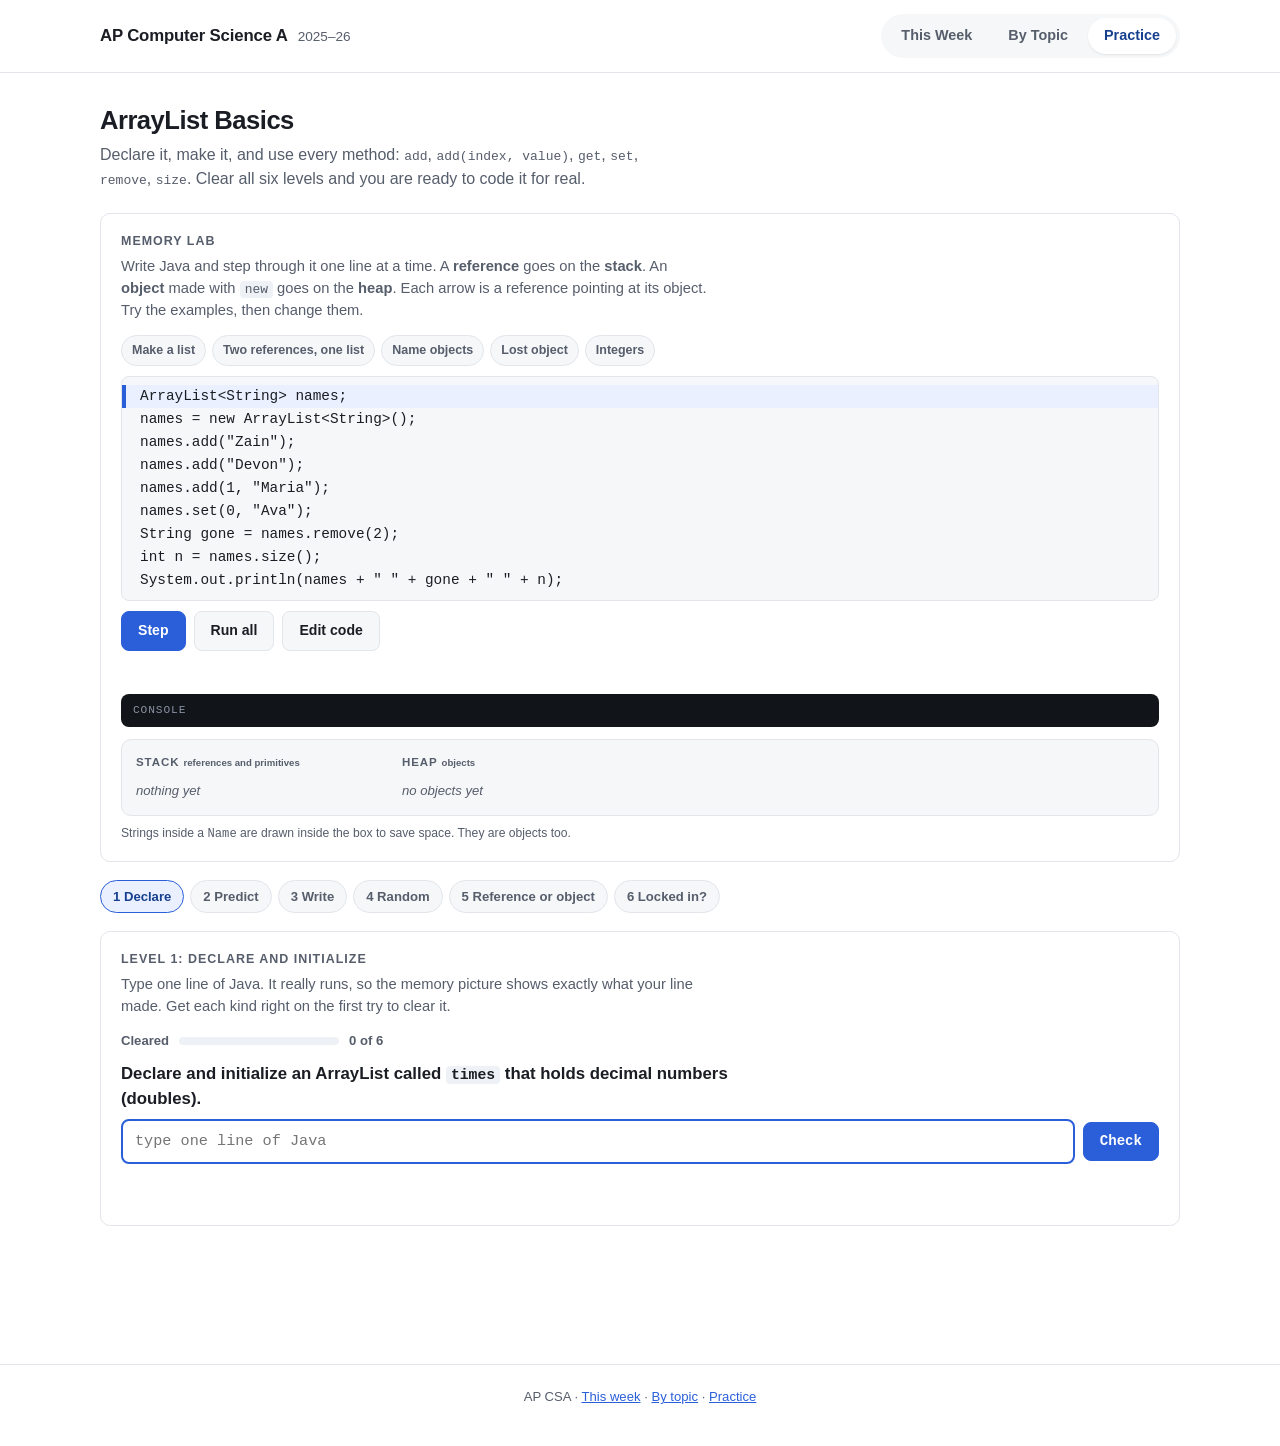
==== arraylist-basics.html @ c8d14f58 "Practice: ArrayList Basics" ====
<!doctype html>
<html lang="en">
<head>
  <meta charset="utf-8" />
  <meta name="viewport" content="width=device-width, initial-scale=1" />
  <title>AP CSA &middot; ArrayList Basics</title>
  <link rel="stylesheet" href="styles.css" />
<style>
.task-nav { display:flex; flex-wrap:wrap; gap:6px; margin:0 0 18px; }
.task-nav button { font:inherit; font-size:.82rem; font-weight:600; cursor:pointer;
  border:1px solid var(--line); background:var(--bg-subtle); color:var(--ink-soft); padding:6px 12px; border-radius:999px; }
.task-nav button[aria-current="true"] { background:var(--brand-bg); border-color:var(--brand); color:var(--brand-ink); }
.task-nav button.done::after { content:" \2713"; color:#2e8b4f; font-weight:800; }
.card { border:1px solid var(--line); border-radius:var(--radius); background:var(--bg); padding:18px 20px; margin-bottom:18px; }
.card h2 { font-size:.78rem; text-transform:uppercase; letter-spacing:.08em; color:var(--ink-soft); margin:0 0 4px; }
.card .sub { color:var(--ink-soft); font-size:.92rem; margin:0 0 14px; max-width:72ch; }
.mono, pre.code, .answer-row, textarea.code-in { font-family:ui-monospace,SFMono-Regular,Menlo,Consolas,monospace; }
pre.code { background:var(--bg-subtle); border:1px solid var(--line); border-radius:8px; padding:12px 14px;
  overflow-x:auto; margin:10px 0; font-size:.9rem; line-height:1.6; }
.prompt { font-size:1.05rem; font-weight:700; margin:4px 0 6px; max-width:72ch; }
.prompt code, .sub code, .expl code, .verdict code { background:var(--chip-bg); border-radius:4px; padding:1px 5px; font-size:.88em; }
.answer-row { display:flex; align-items:center; gap:8px; flex-wrap:wrap; font-size:.95rem; margin-top:8px; }
.answer-row label { font-family:inherit; font-size:.85rem; font-weight:700; color:var(--ink-soft); min-width:110px; }
.answer-row input, textarea.code-in { flex:1 1 300px; min-width:220px; font:inherit; padding:9px 12px;
  border:2px solid var(--line); border-radius:8px; background:var(--bg); color:var(--ink); }
.answer-row input:focus, textarea.code-in:focus { outline:none; border-color:var(--brand); }
.answer-row input:disabled { opacity:.45; }
textarea.code-in { width:100%; font-size:.9rem; line-height:1.6; resize:vertical; box-sizing:border-box; }
button.go, button.alt { font:inherit; font-size:.88rem; font-weight:700; cursor:pointer; padding:8px 16px; border-radius:8px; }
button.go { border:1px solid var(--brand); background:var(--brand); color:#fff; }
button.go:hover { background:var(--brand-ink); border-color:var(--brand-ink); }
button.alt { border:1px solid var(--line); background:var(--bg-subtle); color:var(--ink); }
button.alt:hover { border-color:var(--brand); }
button.alt[aria-pressed="true"] { background:#fdecea; border-color:#c0392b; color:#c0392b; }
.btns { display:flex; gap:8px; flex-wrap:wrap; margin-top:10px; align-items:center; }
.verdict { margin-top:12px; font-size:.95rem; min-height:1.4em; max-width:78ch; }
.verdict.nope { color:#c0392b; font-weight:700; }
.verdict.yes { color:#2e8b4f; font-weight:700; }
.caret { font-family:ui-monospace,SFMono-Regular,Menlo,Consolas,monospace; color:#c0392b; white-space:pre; font-size:.95rem; margin-top:2px; }
.expl { margin-top:8px; font-size:.92rem; max-width:78ch; color:var(--ink); }
.prog { display:flex; align-items:center; gap:10px; font-size:.82rem; color:var(--ink-soft); font-weight:700; margin-bottom:10px; }
.prog .bar { flex:0 0 160px; height:8px; background:var(--chip-bg); border-radius:999px; overflow:hidden; }
.prog .bar i { display:block; height:100%; background:#2e8b4f; border-radius:999px; transition:width .3s; }
.cleared { background:#e8f5ec; border:1px solid #2e8b4f; color:#1f6b3a; border-radius:8px; padding:10px 14px; font-weight:700; margin-top:12px; }
:root:not([data-theme="light"]) .cleared { }
@media (prefers-color-scheme: dark) { :root:not([data-theme="light"]) .cleared { background:#15301f; color:#8fd6a6; } :root:not([data-theme="light"]) button.alt[aria-pressed="true"] { background:#3a1714; } }
:root[data-theme="dark"] .cleared { background:#15301f; color:#8fd6a6; }
.opts { display:flex; flex-direction:column; gap:8px; margin-top:10px; max-width:640px; }
.opts button { text-align:left; font:inherit; font-size:.95rem; padding:10px 14px; border:2px solid var(--line); border-radius:8px; background:var(--bg); color:var(--ink); cursor:pointer; }
.opts button:hover:not(:disabled) { border-color:var(--brand); }
.opts button:disabled { cursor:default; }
.opts button.right { border-color:#2e8b4f; background:#e8f5ec; color:#1f6b3a; font-weight:700; }
.opts button.wrong { border-color:#c0392b; background:#fdecea; color:#c0392b; }
@media (prefers-color-scheme: dark) { :root:not([data-theme="light"]) .opts button.right { background:#15301f; color:#8fd6a6; } :root:not([data-theme="light"]) .opts button.wrong { background:#3a1714; color:#ff9b8f; } }
.opts code { font-size:.9em; }

/* ---------------------------------------------------------- list view */
.lv { display:inline-flex; gap:4px; align-items:flex-end; flex-wrap:wrap; margin:6px 0; }
.lv .cell { display:flex; flex-direction:column; align-items:center; }
.lv .cell b { min-width:44px; height:32px; padding:0 8px; display:flex; align-items:center; justify-content:center;
  border:1.5px solid var(--c8); border-radius:6px; background:var(--bg); font-family:ui-monospace,SFMono-Regular,Menlo,Consolas,monospace; font-size:.88rem; font-weight:600; }
.lv .cell.chg b { background:var(--now-bg); border-color:var(--now-line); }
.lv .cell i { font-style:normal; font-size:.7rem; color:var(--ink-soft); font-family:ui-monospace,SFMono-Regular,Menlo,Consolas,monospace; }
.lv .emp { font-size:.85rem; color:var(--ink-soft); font-style:italic; padding:6px 0; }
.lvrow { display:flex; align-items:center; gap:12px; flex-wrap:wrap; }
.lvrow .lab { font-size:.78rem; font-weight:800; text-transform:uppercase; letter-spacing:.06em; color:var(--ink-soft); min-width:56px; }

/* ---------------------------------------------------------- memory diagram */
.mem { position:relative; display:grid; grid-template-columns:minmax(150px, 230px) 1fr; gap:36px;
  padding:14px; border:1px solid var(--line); border-radius:var(--radius); background:var(--bg-subtle); margin-top:12px; }
@media (max-width:640px) { .mem { grid-template-columns:1fr; gap:26px; } }
.mem svg.arrows { position:absolute; left:0; top:0; pointer-events:none; overflow:visible; }
.mem .arr { fill:none; stroke:var(--brand); stroke-width:2; }
.mem .arr.draw { stroke-dasharray:1; stroke-dashoffset:1; animation:draw .7s ease forwards; }
.mem .ah { fill:var(--brand); }
@keyframes draw { to { stroke-dashoffset:0; } }
.mh { font-size:.72rem; text-transform:uppercase; letter-spacing:.08em; font-weight:800; color:var(--ink-soft); margin-bottom:10px; }
.mh small { text-transform:none; letter-spacing:0; font-weight:600; }
.mem .none { font-size:.82rem; color:var(--ink-soft); font-style:italic; }
.var { display:grid; grid-template-columns:1fr auto; align-items:center; gap:0 10px; background:var(--bg); border:1px solid var(--line);
  border-radius:8px; padding:6px 10px; margin-bottom:8px; font-family:ui-monospace,SFMono-Regular,Menlo,Consolas,monospace; }
.var .vt { grid-column:1 / -1; font-size:.7rem; color:var(--ink-soft); }
.var .vn { font-weight:700; font-size:.92rem; overflow-wrap:anywhere; }
.var .vv { min-width:36px; height:28px; padding:0 6px; border:1.5px solid var(--line); border-radius:6px; display:flex; align-items:center; justify-content:center; background:var(--bg-subtle); font-size:.85rem; }
.dot { width:11px; height:11px; border-radius:50%; background:var(--brand); display:inline-block; }
.nul { color:var(--ink-soft); font-style:italic; }
.nov { color:var(--ink-soft); }
.hrow { display:flex; flex-wrap:wrap; gap:18px; align-items:flex-start; }
.hrow.elems { margin-top:46px; }
.obj { background:var(--bg); border:1.5px solid var(--oc, var(--c2)); border-radius:8px; font-family:ui-monospace,SFMono-Regular,Menlo,Consolas,monospace; font-size:.82rem; min-width:64px; overflow:hidden; }
.obj .oh { font-size:.68rem; font-weight:800; padding:3px 8px; background:var(--oc, var(--c2)); color:#fff; display:flex; justify-content:space-between; gap:10px; }
.obj .ob { padding:6px 8px; }
.obj .fld { display:flex; gap:8px; justify-content:space-between; font-size:.78rem; }
.obj .fld span { color:var(--ink-soft); }
.obj.k-ArrayList { --oc:var(--c8); }
.obj.k-Name { --oc:var(--c2); }
.obj.k-String { --oc:var(--c5); }
.obj.k-Integer, .obj.k-Double { --oc:var(--c7); }
.obj.k-Random { --oc:var(--c9); }
.slots { display:flex; gap:4px; padding:6px 8px; flex-wrap:wrap; }
.slot { display:flex; flex-direction:column; align-items:center; }
.slot .sv { min-width:32px; height:28px; padding:0 5px; border:1.5px solid var(--line); border-radius:5px; display:flex; align-items:center; justify-content:center; background:var(--bg-subtle); }
.slot .ix { font-size:.66rem; color:var(--ink-soft); }
.slot.flash .sv { animation:flash 1.2s ease; }
@keyframes flash { 0%,40% { background:var(--now-bg); border-color:var(--now-line); } }
.obj .empty { padding:6px 8px; font-size:.75rem; color:var(--ink-soft); font-style:italic; }
.obj.gc { opacity:.45; border-style:dashed; }
.obj.gc .gcl { display:block; font-size:.64rem; padding:2px 8px 4px; color:var(--ink-soft); font-family:inherit; }
.fresh { animation:pop .45s ease; }
@keyframes pop { from { transform:scale(.6); opacity:0; } to { transform:none; opacity:1; } }
@media (prefers-reduced-motion: reduce) { .fresh, .slot.flash .sv, .mem .arr.draw { animation:none; stroke-dashoffset:0; } }
.legend { display:flex; gap:16px; flex-wrap:wrap; font-size:.76rem; color:var(--ink-soft); margin-top:8px; }

/* ---------------------------------------------------------- lab */
.presets { display:flex; gap:6px; flex-wrap:wrap; margin-bottom:10px; }
.presets button { font:inherit; font-size:.78rem; font-weight:600; cursor:pointer; border:1px solid var(--line); background:var(--bg-subtle); color:var(--ink-soft); padding:5px 10px; border-radius:999px; }
.presets button:hover { border-color:var(--brand); color:var(--brand-ink); }
.codeview { background:var(--bg-subtle); border:1px solid var(--line); border-radius:8px; padding:8px 0; font-family:ui-monospace,SFMono-Regular,Menlo,Consolas,monospace; font-size:.9rem; line-height:1.6; overflow-x:auto; }
.codeview div { padding:0 14px; white-space:pre; border-left:4px solid transparent; }
.codeview .ran { color:var(--ink-soft); }
.codeview .next { background:var(--brand-bg); border-left-color:var(--brand); }
.codeview .err { background:#fdecea; border-left-color:#c0392b; }
@media (prefers-color-scheme: dark) { :root:not([data-theme="light"]) .codeview .err { background:#3a1714; } }
.console { margin-top:10px; background:#111418; color:#e6e6e6; border-radius:8px; padding:8px 12px; font-family:ui-monospace,SFMono-Regular,Menlo,Consolas,monospace; font-size:.85rem; min-height:1.6em; white-space:pre-wrap; }
.console .lbl { color:#8a93a3; font-size:.7rem; text-transform:uppercase; letter-spacing:.08em; display:block; }

/* ---------------------------------------------------------- random bars */
.bars { display:flex; gap:10px; align-items:flex-end; height:130px; border-bottom:2px solid var(--line); padding:0 4px; margin-top:10px; }
.bars .b { flex:1 1 0; display:flex; flex-direction:column; justify-content:flex-end; align-items:center; height:100%; }
.bars .b i { display:block; width:100%; background:var(--brand); border-radius:3px 3px 0 0; }
.bars .b.zero i { background:transparent; border-top:2px dashed #c0392b; }
.bars .b.bad i { background:#d9534f; }
.bars .b span { font-size:.72rem; font-weight:700; margin-bottom:2px; }
.barlab { display:flex; gap:10px; padding:4px 4px 0; }
.barlab span { flex:1 1 0; text-align:center; font-size:.72rem; color:var(--ink-soft); font-family:ui-monospace,SFMono-Regular,Menlo,Consolas,monospace; overflow-wrap:anywhere; }
.round { margin-top:14px; }
.round h3 { font-size:.85rem; margin:0; }

table.trace { border-collapse:collapse; margin-top:10px; font-size:.85rem; font-family:ui-monospace,SFMono-Regular,Menlo,Consolas,monospace; }
table.trace th, table.trace td { border:1px solid var(--line); padding:4px 10px; text-align:left; vertical-align:top; }
table.trace th { background:var(--bg-subtle); font-family:-apple-system,BlinkMacSystemFont,"Segoe UI",Roboto,sans-serif; font-size:.75rem; text-transform:uppercase; letter-spacing:.05em; }
.final { border:2px solid #2e8b4f; }
.final h2 { color:#2e8b4f; }
#selftest { white-space:pre-wrap; font-family:ui-monospace,monospace; font-size:.8rem; }
</style>
</head>
<body>
<a class="skip-link" href="#main">Skip to content</a>
<header class="site-header">
  <div class="header-inner">
    <div class="brand">
      <span class="course-name">AP Computer Science A</span>
      <span class="course-sub">2025&ndash;26</span>
    </div>
    <nav class="main-nav" aria-label="Main">
      <a href="index.html">This Week</a>
      <a href="topics.html">By Topic</a>
      <a href="practice.html" aria-current="page">Practice</a>
    </nav>
  </div>
</header>

<main id="main">
  <h1 class="page-title">ArrayList Basics</h1>
  <p class="page-lede">Declare it, make it, and use every method: <code>add</code>, <code>add(index, value)</code>, <code>get</code>, <code>set</code>, <code>remove</code>, <code>size</code>. Clear all six levels and you are ready to code it for real.</p>

  <section class="card" id="lab">
    <h2>Memory Lab</h2>
    <p class="sub">Write Java and step through it one line at a time. A <b>reference</b> goes on the <b>stack</b>. An <b>object</b> made with <code>new</code> goes on the <b>heap</b>. Each arrow is a reference pointing at its object. Try the examples, then change them.</p>
    <div class="presets" id="presets"></div>
    <textarea class="code-in" id="labCode" rows="9" spellcheck="false" autocomplete="off" aria-label="Java code"></textarea>
    <div class="codeview" id="labView" hidden></div>
    <div class="btns">
      <button class="go" id="labStep">Step</button>
      <button class="alt" id="labAll">Run all</button>
      <button class="alt" id="labReset">Edit code</button>
    </div>
    <div class="verdict" id="labMsg"></div>
    <div class="console" id="labOut"><span class="lbl">Console</span></div>
    <div id="labMem"></div>
    <div class="legend"><span>Strings inside a <code>Name</code> are drawn inside the box to save space. They are objects too.</span></div>
  </section>

  <nav class="task-nav" id="levelNav" aria-label="Levels"></nav>
  <div id="levels"></div>

  <section class="card final" id="finalCard" hidden>
    <h2>Locked in</h2>
    <p class="prompt">All six levels cleared. You know how to make an ArrayList, use every method, pick a random item, and tell a reference from an object.</p>
    <p class="sub">Now open <b>s1-w15</b> and we will write <code>Friends</code> together.</p>
  </section>

  <section class="card" id="selftestCard" hidden><h2>Self test</h2><div id="selftest"></div></section>
</main>

<footer class="site-footer">
  AP CSA &middot; <a href="index.html">This week</a> &middot; <a href="topics.html">By topic</a> &middot; <a href="practice.html">Practice</a>
</footer>

<script>
"use strict";
/* =====================================================================
   helpers
   ===================================================================== */
const $ = (id) => document.getElementById(id);
const esc = (s) => String(s).replace(/[&<>"]/g, (c) => ({ "&": "&amp;", "<": "&lt;", ">": "&gt;", '"': "&quot;" }[c]));
const pick = (a) => a[Math.floor(Math.random() * a.length)];
const randInt = (lo, hi) => lo + Math.floor(Math.random() * (hi - lo + 1));
function shuffle(a) { a = a.slice(); for (let i = a.length - 1; i > 0; i--) { const j = Math.floor(Math.random() * (i + 1)); [a[i], a[j]] = [a[j], a[i]]; } return a; }
function sample(pool, n) { return shuffle(pool).slice(0, n); }
const q = (s) => '"' + s + '"';

/* =====================================================================
   A small Java interpreter: enough for ArrayList, Name, Random, String
   ===================================================================== */
class JErr extends Error { constructor(kind, msg, col) { super(msg); this.kind = kind; this.col = col; } }
const syn = (m, c) => new JErr("syntax", m, c);
const cerr = (m, c) => new JErr("compile", m, c);
const rerr = (m, c) => new JErr("runtime", m, c);

function tokenize(src) {
  const toks = []; let i = 0;
  while (i < src.length) {
    const c = src[i];
    if (/\s/.test(c)) { i++; continue; }
    if (c === "/" && src[i + 1] === "/") { while (i < src.length && src[i] !== "\n") i++; continue; }
    if (/[A-Za-z_$]/.test(c)) { let j = i; while (j < src.length && /[A-Za-z0-9_$]/.test(src[j])) j++; toks.push({ t: "id", v: src.slice(i, j), c: i }); i = j; continue; }
    if (/[0-9]/.test(c)) { let j = i; while (j < src.length && /[0-9.]/.test(src[j])) j++; toks.push({ t: "num", v: src.slice(i, j), c: i }); i = j; continue; }
    if (c === '"') {
      let j = i + 1; while (j < src.length && src[j] !== '"' && src[j] !== "\n") j++;
      if (src[j] !== '"') throw syn("this String is missing its closing quote", i);
      toks.push({ t: "str", v: src.slice(i + 1, j), c: i }); i = j + 1; continue;
    }
    if (c === "'") throw syn("Strings use double quotes \" \", not single quotes", i);
    if ("<>(){}[].,;=+-*/%!".includes(c)) { toks.push({ t: "op", v: c, c: i }); i++; continue; }
    throw syn("unexpected character " + c, i);
  }
  toks.push({ t: "eof", v: "", c: src.replace(/\s+$/, "").length });
  return toks;
}

const CLASSES = new Set(["ArrayList", "Name", "Random", "String", "Integer", "Double", "Object"]);
const PRIM = new Set(["int", "double", "boolean", "char"]);
const KNOWN = new Set(["int", "double", "boolean", "char", "String", "Integer", "Double", "Boolean", "Name", "Random", "ArrayList", "Object"]);
const CASEFIX = { string: "String", arraylist: "ArrayList", name: "Name", random: "Random", integer: "Integer", double: "Double", object: "Object" };
const WRAP = { int: "Integer", double: "Double", boolean: "Boolean", char: "Character" };

class Parser {
  constructor(src) { this.src = src; this.toks = tokenize(src); this.p = 0; }
  peek(k = 0) { return this.toks[Math.min(this.p + k, this.toks.length - 1)]; }
  next() { return this.toks[this.p++]; }
  is(v) { const t = this.peek(); return t.t !== "str" && t.v === v; }
  program() { const out = []; while (this.peek().t !== "eof") out.push(this.statement()); return out; }
  semi() {
    if (!this.is(";")) throw syn("missing ; at the end of the line", this.peek().t === "eof" ? this.peek().c : this.peek().c);
    this.next();
  }
  type() {
    const t = this.peek(); if (t.t !== "id") throw syn("expected a type", t.c); this.next();
    const ty = { name: t.v, c: t.c };
    if (this.is("<")) {
      this.next();
      if (this.is(">")) { this.next(); ty.diamond = true; }
      else { ty.arg = this.type(); if (!this.is(">")) throw syn("missing > to close the < >", this.peek().c); this.next(); }
    }
    if (this.is("[")) { this.next(); if (!this.is("]")) throw syn("expected ]", this.peek().c); this.next(); ty.array = true; }
    return ty;
  }
  statement() {
    const start = this.peek();
    if (start.t === "id" && !["new", "null", "true", "false"].includes(start.v)) {
      const save = this.p; let ty = null;
      try { ty = this.type(); } catch (e) { ty = null; }
      if (ty && this.peek().t === "id") {
        const nameTok = this.next();
        if (this.is("=") || this.is(";")) {
          let init = null;
          if (this.is("=")) { this.next(); init = this.expr(); }
          this.semi();
          return { k: "decl", ty, name: nameTok.v, init, c: start.c, nc: nameTok.c };
        }
        throw syn("expected = or ; after the variable name " + nameTok.v, this.peek().c);
      }
      this.p = save;
    }
    const e = this.expr();
    if (this.is("=")) {
      this.next();
      if (e.k !== "var") {
        if (e.k === "call" && e.name === "get") throw cerr("you cannot assign to get(...). To change a slot use set(index, value)", e.c);
        throw cerr("the left side of = has to be a variable", e.c);
      }
      const rhs = this.expr(); this.semi();
      return { k: "assign", name: e.name, rhs, c: start.c, nc: e.c };
    }
    this.semi();
    return { k: "expr", e, c: start.c };
  }
  expr() { return this.add(); }
  add() { let l = this.mul(); while (this.is("+") || this.is("-")) { const o = this.next(); l = { k: "bin", op: o.v, l, r: this.mul(), c: o.c }; } return l; }
  mul() { let l = this.unary(); while (this.is("*") || this.is("/") || this.is("%")) { const o = this.next(); l = { k: "bin", op: o.v, l, r: this.unary(), c: o.c }; } return l; }
  unary() {
    if (this.is("-")) { const t = this.next(); return { k: "neg", e: this.unary(), c: t.c }; }
    if (this.is("(") && this.peek(1).t === "id" && (this.peek(1).v === "int" || this.peek(1).v === "double") && this.peek(2).v === ")") {
      const t = this.next(); const ty = this.next().v; this.next();
      return { k: "cast", ty, e: this.unary(), c: t.c };
    }
    return this.postfix();
  }
  args() {
    this.next(); const a = [];
    if (!this.is(")")) { for (;;) { a.push(this.expr()); if (this.is(",")) { this.next(); continue; } break; } }
    if (!this.is(")")) throw syn("missing ) to close the call", this.peek().c);
    this.next(); return a;
  }
  postfix() {
    let e = this.primary();
    for (;;) {
      if (this.is(".")) {
        this.next(); const id = this.peek();
        if (id.t !== "id") throw syn("expected a method name after the dot", id.c);
        this.next();
        if (this.is("(")) e = { k: "call", recv: e, name: id.v, args: this.args(), c: id.c };
        else e = { k: "field", recv: e, name: id.v, c: id.c };
      } else if (this.is("[")) {
        throw cerr("ArrayLists do not use [ ]. Use get(index) to read a slot and set(index, value) to change one", this.peek().c);
      } else break;
    }
    return e;
  }
  primary() {
    const t = this.peek();
    if (t.t === "num") { this.next(); return t.v.includes(".") ? { k: "dbl", v: parseFloat(t.v), c: t.c } : { k: "int", v: parseInt(t.v, 10), c: t.c }; }
    if (t.t === "str") { this.next(); return { k: "str", v: t.v, c: t.c }; }
    if (t.t === "id") {
      if (t.v === "null") { this.next(); return { k: "null", c: t.c }; }
      if (t.v === "true" || t.v === "false") { this.next(); return { k: "bool", v: t.v === "true", c: t.c }; }
      if (t.v === "new") {
        this.next(); const ty = this.type();
        if (ty.array) throw cerr("new " + ty.name + "[ ] makes an array, not an ArrayList", ty.c);
        if (!this.is("(")) throw syn("after new " + typeStr(ty) + " you need ( )", this.peek().c);
        return { k: "new", ty, args: this.args(), c: t.c };
      }
      if (CLASSES.has(t.v) && (this.peek(1).v === "<" || this.peek(1).v === "(") && this.peek(1).t === "op")
        throw cerr("missing new. To make an object write new " + t.v + (this.peek(1).v === "<" ? "<...>" : "") + "( )", t.c);
      this.next(); return { k: "var", name: t.v, c: t.c };
    }
    if (t.v === "(") { this.next(); const e = this.expr(); if (!this.is(")")) throw syn("missing )", this.peek().c); this.next(); return e; }
    if (t.t === "eof") throw syn("the line ends too early", t.c);
    throw syn("unexpected " + t.v, t.c);
  }
}
function typeStr(ty) { return ty.name + (ty.arg ? "<" + typeStr(ty.arg) + ">" : ty.diamond ? "<>" : "") + (ty.array ? "[]" : ""); }
const elemOf = (t) => { const m = /^ArrayList<(.+)>$/.exec(t); return m ? m[1] : "Object"; };
const isList = (t) => /^ArrayList/.test(t);
function hashHex() { return (0x10000000 + Math.floor(Math.random() * 0x6fffffff)).toString(16); }
function caseFixed(s, col) {
  const t = s.toLowerCase().trim();
  if (t.length === 0) throw rerr("java.lang.StringIndexOutOfBoundsException: a Name part cannot be empty", col);
  return t.slice(0, 1).toUpperCase() + t.slice(1);
}
function javaDouble(v) { if (Number.isInteger(v)) return v.toFixed(1); return String(v); }

class Machine {
  constructor() { this.vars = new Map(); this.order = []; this.heap = new Map(); this.nid = 1; this.out = []; this.step = 0; this.notes = []; }
  alloc(o) { o.id = this.nid++; o.born = this.step; o.hash = hashHex(); this.heap.set(o.id, o); return { k: "ref", id: o.id }; }
  obj(v) { return this.heap.get(v.id); }
  str(s, intern = true) {
    if (intern) for (const o of this.heap.values()) if (o.cls === "String" && o.interned && o.s === s && !o.gcAt) return { k: "ref", id: o.id };
    return this.alloc({ cls: "String", s, interned: intern });
  }
  box(prim, v) {
    if (prim === "int") {
      if (v.v >= -128 && v.v <= 127) for (const o of this.heap.values()) if (o.cls === "Integer" && o.n === v.v && !o.gcAt) return { k: "ref", id: o.id };
      return this.alloc({ cls: "Integer", n: v.v });
    }
    if (prim === "double") return this.alloc({ cls: "Double", n: v.v });
    return v;
  }
  unbox(v, c, to) {
    if (v.k === "null") throw rerr("java.lang.NullPointerException: cannot unbox null", c);
    const o = this.obj(v);
    if (to === "double") return { k: "double", v: o.n };
    return { k: o.cls === "Double" ? "double" : "int", v: o.n };
  }
  toStr(v) {
    if (v == null) return "null";
    if (v.k === "null") return "null";
    if (v.k === "int") return String(v.v);
    if (v.k === "double") return javaDouble(v.v);
    if (v.k === "bool") return String(v.v);
    const o = this.obj(v);
    switch (o.cls) {
      case "String": return o.s;
      case "Integer": return String(o.n);
      case "Double": return javaDouble(o.n);
      case "Name": return "Name@" + o.hash;
      case "Random": return "java.util.Random@" + o.hash;
      case "ArrayList": return "[" + o.items.map((x) => this.toStr(x)).join(", ") + "]";
    }
    return "Object@" + o.hash;
  }
  canon(ty, allowDiamond) {
    if (ty.array) throw cerr(typeStr(ty) + " is an array. An ArrayList is declared like ArrayList<String> names", ty.c);
    const n = ty.name;
    if (!KNOWN.has(n)) {
      const low = n.toLowerCase();
      if (CASEFIX[low]) throw cerr("cannot find symbol: class " + n + ". Java is case sensitive. Did you mean " + CASEFIX[low] + "?", ty.c);
      if (low === "list") throw cerr("for this practice declare it as an ArrayList, like ArrayList<String> names", ty.c);
      throw cerr("cannot find symbol: class " + n, ty.c);
    }
    if (n === "ArrayList") {
      if (ty.diamond) { if (allowDiamond) return "ArrayList<>"; throw cerr("the < > on the left side needs a type in it, like ArrayList<String>", ty.c); }
      if (!ty.arg) return "ArrayList";
      const a = ty.arg;
      if (PRIM.has(a.name)) throw cerr("unexpected type. An ArrayList can only hold objects, not " + a.name + ". Use " + WRAP[a.name] + " instead", a.c);
      return "ArrayList<" + this.canon(a, false) + ">";
    }
    if (ty.arg || ty.diamond) throw cerr(n + " does not take < >", ty.c);
    return n;
  }
  coerce(target, r, c) {
    const s = r.type;
    if (s === "void") throw cerr("that method does not give back a value, so there is nothing to store", c);
    if (target === s) return r.val;
    if (s === "null") { if (PRIM.has(target)) throw cerr("incompatible types: null cannot be converted to " + target, c); return r.val; }
    if (isList(target) && isList(s)) {
      if (s === "ArrayList<>") { this.obj(r.val).elem = elemOf(target); return r.val; }
      if (s === "ArrayList" || target === "ArrayList") {
        if (s === "ArrayList" && target !== "ArrayList") { const o = this.obj(r.val); if (o && !o.elem) o.elem = elemOf(target); this.notes.push("raw"); }
        return r.val;
      }
    }
    if (target === "Object" && !PRIM.has(s)) return r.val;
    if ((target === "Integer" || target === "Object") && s === "int") return this.box("int", r.val);
    if ((target === "Double" || target === "Object") && s === "double") return this.box("double", r.val);
    if (target === "int" && s === "Integer") return this.unbox(r.val, c);
    if (target === "double" && s === "int") return { k: "double", v: r.val.v };
    if (target === "double" && (s === "Double" || s === "Integer")) return this.unbox(r.val, c, "double");
    if (target === "int" && s === "double") throw cerr("incompatible types: possible lossy conversion from double to int", c);
    throw cerr("incompatible types: " + s + " cannot be converted to " + target, c);
  }
  lookup(name, c) {
    const v = this.vars.get(name);
    if (!v) {
      if (CLASSES.has(name) || name === "Math" || name === "System") throw cerr(name + " is a class name, not a variable", c);
      throw cerr("cannot find symbol: variable " + name, c);
    }
    if (!v.init) throw cerr("variable " + name + " might not have been initialized. It is only a reference with no object yet", c);
    return v;
  }
  numeric(r, c) {
    if (r.type === "int" || r.type === "double") return r.val;
    if (r.type === "Integer" || r.type === "Double") return this.unbox(r.val, c);
    throw cerr("bad operand type " + r.type + " for a math operator", c);
  }
  eval(e) {
    switch (e.k) {
      case "int": return { type: "int", val: { k: "int", v: e.v } };
      case "dbl": return { type: "double", val: { k: "double", v: e.v } };
      case "bool": return { type: "boolean", val: { k: "bool", v: e.v } };
      case "str": return { type: "String", val: this.str(e.v) };
      case "null": return { type: "null", val: { k: "null" } };
      case "var": { const v = this.lookup(e.name, e.c); return { type: v.type, val: v.val }; }
      case "neg": { const r = this.numeric(this.eval(e.e), e.c); return { type: r.k === "int" ? "int" : "double", val: { k: r.k, v: -r.v } }; }
      case "cast": {
        const r = this.numeric(this.eval(e.e), e.c);
        if (e.ty === "int") return { type: "int", val: { k: "int", v: Math.trunc(r.v) } };
        return { type: "double", val: { k: "double", v: r.v } };
      }
      case "bin": {
        const L = this.eval(e.l), R = this.eval(e.r);
        if (e.op === "+" && (L.type === "String" || R.type === "String")) return { type: "String", val: this.str(this.toStr(L.val) + this.toStr(R.val), false) };
        const a = this.numeric(L, e.c), b = this.numeric(R, e.c);
        const dbl = a.k === "double" || b.k === "double";
        let v;
        switch (e.op) {
          case "+": v = a.v + b.v; break;
          case "-": v = a.v - b.v; break;
          case "*": v = a.v * b.v; break;
          case "/": if (!dbl && b.v === 0) throw rerr("java.lang.ArithmeticException: / by zero", e.c); v = dbl ? a.v / b.v : Math.trunc(a.v / b.v); break;
          case "%": if (!dbl && b.v === 0) throw rerr("java.lang.ArithmeticException: / by zero", e.c); v = a.v % b.v; break;
        }
        if (!dbl) v = v | 0;
        return { type: dbl ? "double" : "int", val: { k: dbl ? "double" : "int", v } };
      }
      case "new": return this.construct(e);
      case "field": {
        if (e.recv.k === "var" && e.recv.name === "System" && e.name === "out") return { type: "PrintStream", val: null };
        const r = this.eval(e.recv);
        if (isList(r.type)) {
          if (e.name === "length") throw cerr("ArrayLists do not have length. Use size()", e.c);
          if (e.name === "size") throw cerr("size is a method. It needs ( ): size()", e.c);
        }
        if (r.type === "Name" && /^my/.test(e.name)) throw cerr(e.name + " has private access in Name", e.c);
        throw cerr("cannot find symbol: " + e.name, e.c);
      }
      case "call": return this.call(e);
    }
    throw cerr("I do not know how to run that", e.c);
  }
  construct(e) {
    const t = this.canon(e.ty, true);
    const args = e.args.map((a) => this.eval(a));
    if (isList(t)) {
      if (args.length > 1 || (args.length === 1 && args[0].type !== "int")) throw cerr("no ArrayList constructor takes those arguments", e.c);
      if (args.length === 1) this.notes.push("capacity");
      const ref = this.alloc({ cls: "ArrayList", elem: t === "ArrayList<>" || t === "ArrayList" ? null : elemOf(t), items: [] });
      return { type: t, val: ref };
    }
    if (t === "Name") {
      if (args.length !== 2 && args.length !== 3) throw cerr("constructor Name cannot be applied to " + args.length + " argument" + (args.length === 1 ? "" : "s") + ". Name needs (first, last) or (first, middle, last)", e.c);
      const parts = args.map((a, i) => { const v = this.coerce("String", a, e.args[i].c); if (v.k === "null") throw rerr("java.lang.NullPointerException", e.c); return this.obj(v).s; });
      const o = args.length === 2
        ? { cls: "Name", first: caseFixed(parts[0], e.c), middle: null, last: caseFixed(parts[1], e.c) }
        : { cls: "Name", first: caseFixed(parts[0], e.c), middle: caseFixed(parts[1], e.c), last: caseFixed(parts[2], e.c) };
      return { type: "Name", val: this.alloc(o) };
    }
    if (t === "Random") {
      if (args.length > 1) throw cerr("no Random constructor takes those arguments", e.c);
      return { type: "Random", val: this.alloc({ cls: "Random" }) };
    }
    if (t === "String") {
      if (args.length === 0) return { type: "String", val: this.str("", false) };
      const v = this.coerce("String", args[0], e.c); return { type: "String", val: this.str(this.obj(v).s, false) };
    }
    if (t === "Integer" && args.length === 1) { const v = this.coerce("int", args[0], e.c); return { type: "Integer", val: this.alloc({ cls: "Integer", n: v.v }) }; }
    if (t === "Double" && args.length === 1) { const v = this.coerce("double", args[0], e.c); return { type: "Double", val: this.alloc({ cls: "Double", n: v.v }) }; }
    if (PRIM.has(t)) throw cerr(t + " is a primitive. You do not use new with it", e.c);
    throw cerr("cannot make a new " + t + " here", e.c);
  }
  checkIndex(o, i, c, forAdd) {
    const n = o.items.length;
    if (forAdd ? (i < 0 || i > n) : (i < 0 || i >= n))
      throw rerr(forAdd ? "java.lang.IndexOutOfBoundsException: Index: " + i + ", Size: " + n
                        : "java.lang.IndexOutOfBoundsException: Index " + i + " out of bounds for length " + n, c);
  }
  call(e) {
    const name = e.name, c = e.c;
    if (e.recv.k === "var" && e.recv.name === "Math" && !this.vars.has("Math")) {
      if (name === "random" && e.args.length === 0) return { type: "double", val: { k: "double", v: this.rng ? this.rng() : Math.random() } };
      throw cerr("cannot find symbol: method Math." + name, c);
    }
    const r = this.eval(e.recv);
    if (r.type === "PrintStream") {
      if (name !== "println" && name !== "print") throw cerr("cannot find symbol: method " + name, c);
      if (e.args.length > 1) throw cerr(name + " takes one thing to print. Use + to join things", c);
      const s = e.args.length ? this.toStr(this.coercePrint(this.eval(e.args[0]), e.args[0].c)) : "";
      if (name === "println") this.out.push(s); else { if (this.out.length && this.out.partial) this.out[this.out.length - 1] += s; else this.out.push(s); }
      this.out.partial = name === "print";
      return { type: "void", val: null };
    }
    if (r.val && r.val.k === "null") {
      const who = e.recv.k === "var" ? e.recv.name : "the value";
      throw rerr('java.lang.NullPointerException: Cannot invoke "' + r.type.replace(/<.*>/, "") + "." + name + '()" because "' + who + '" is null', c);
    }
    const A = e.args.map((a) => this.eval(a));
    const want = (n) => { if (A.length !== n) throw cerr("method " + name + " needs " + n + " argument" + (n === 1 ? "" : "s") + ", you gave " + A.length, c); };
    const asInt = (i) => { const a = A[i]; if (a.type === "int") return a.val.v; if (a.type === "Integer") return this.unbox(a.val, c).v; throw cerr("incompatible types: " + a.type + " cannot be converted to int. The index has to be a number", e.args[i].c); };

    if (isList(r.type)) {
      const o = this.obj(r.val); const T = r.type === "ArrayList" ? "Object" : elemOf(r.type);
      switch (name) {
        case "add":
          if (A.length === 1) { const v = this.coerce(T, A[0], e.args[0].c); o.items.push(v); o.touched = [o.items.length - 1]; return { type: "boolean", val: { k: "bool", v: true } }; }
          if (A.length === 2) {
            if (A[0].type !== "int" && A[0].type !== "Integer") throw cerr("add(index, value): the index comes first, then the value", e.args[0].c);
            const i = asInt(0); const v = this.coerce(T, A[1], e.args[1].c);
            this.checkIndex(o, i, c, true); o.items.splice(i, 0, v); o.touched = [i]; return { type: "void", val: null };
          }
          throw cerr("add takes add(value) or add(index, value)", c);
        case "get": want(1); { const i = asInt(0); this.checkIndex(o, i, c); return { type: T, val: o.items[i] }; }
        case "set": want(2); {
          if (A[0].type !== "int" && A[0].type !== "Integer") throw cerr("set(index, value): the index comes first, then the value", e.args[0].c);
          const i = asInt(0); const v = this.coerce(T, A[1], e.args[1].c);
          this.checkIndex(o, i, c); const old = o.items[i]; o.items[i] = v; o.touched = [i]; return { type: T, val: old };
        }
        case "remove": want(1); {
          if (A[0].type === "int") { const i = A[0].val.v; this.checkIndex(o, i, c); const old = o.items.splice(i, 1)[0]; o.touched = []; return { type: T, val: old }; }
          const target = A[0];
          const idx = o.items.findIndex((x) => this.equalsVal(x, target.val));
          this.notes.push("removeObject");
          if (idx >= 0) o.items.splice(idx, 1);
          o.touched = [];
          return { type: "boolean", val: { k: "bool", v: idx >= 0 } };
        }
        case "size": want(0); return { type: "int", val: { k: "int", v: o.items.length } };
        case "isEmpty": want(0); return { type: "boolean", val: { k: "bool", v: o.items.length === 0 } };
        case "clear": want(0); o.items = []; return { type: "void", val: null };
        case "contains": want(1); return { type: "boolean", val: { k: "bool", v: o.items.some((x) => this.equalsVal(x, A[0].val)) } };
        case "indexOf": want(1); return { type: "int", val: { k: "int", v: o.items.findIndex((x) => this.equalsVal(x, A[0].val)) } };
        case "length": throw cerr("ArrayLists do not have length(). Use size()", c);
        case "insert": throw cerr("there is no insert method. Use add(index, value)", c);
        case "append": case "push": throw cerr("there is no " + name + " method. Use add(value)", c);
        case "put": case "replace": throw cerr("there is no " + name + " method. Use set(index, value)", c);
        case "delete": case "pop": throw cerr("there is no " + name + " method. Use remove(index)", c);
        case "toString": want(0); return { type: "String", val: this.str(this.toStr(r.val), false) };
      }
      throw cerr("cannot find symbol: method " + name + " in ArrayList", c);
    }
    if (r.type === "Name") {
      const o = this.obj(r.val);
      if (name === "fullName") { want(0); return { type: "String", val: this.str(o.first + " " + o.middle + " " + o.last, false) }; }
      if (name === "lastFirst") { want(0); return { type: "String", val: this.str(o.last + ", " + o.first + " " + o.middle, false) }; }
      if (name === "toString") { want(0); return { type: "String", val: this.str("Name@" + o.hash, false) }; }
      if (name === "caseFixed") throw cerr("caseFixed(String) has private access in Name", c);
      throw cerr("cannot find symbol: method " + name + " in Name. Name has fullName() and lastFirst()", c);
    }
    if (r.type === "Random") {
      if (name === "nextInt") {
        if (A.length === 0) return { type: "int", val: { k: "int", v: Math.floor(Math.random() * 4294967296) - 2147483648 } };
        want(1); const n = asInt(0);
        if (n <= 0) throw rerr("java.lang.IllegalArgumentException: bound must be positive", c);
        const x = this.rng ? this.rng() : Math.random();
        return { type: "int", val: { k: "int", v: Math.floor(x * n) } };
      }
      if (name === "nextDouble") { want(0); return { type: "double", val: { k: "double", v: Math.random() } }; }
      throw cerr("cannot find symbol: method " + name + " in Random", c);
    }
    if (r.type === "String") {
      const s = this.obj(r.val).s;
      if (name === "length") { want(0); return { type: "int", val: { k: "int", v: s.length } }; }
      if (name === "toUpperCase") { want(0); return { type: "String", val: this.str(s.toUpperCase(), false) }; }
      if (name === "toLowerCase") { want(0); return { type: "String", val: this.str(s.toLowerCase(), false) }; }
      if (name === "equals") { want(1); return { type: "boolean", val: { k: "bool", v: A[0].type === "String" && A[0].val.k === "ref" && this.obj(A[0].val).s === s } }; }
      if (name === "substring") {
        const a = asInt(0), b = A.length > 1 ? asInt(1) : s.length;
        if (a < 0 || b > s.length || a > b) throw rerr("java.lang.StringIndexOutOfBoundsException: begin " + a + ", end " + b + ", length " + s.length, c);
        return { type: "String", val: this.str(s.slice(a, b), false) };
      }
      throw cerr("cannot find symbol: method " + name + " in String", c);
    }
    if (r.type === "Integer" || r.type === "Double") {
      if (name === "intValue") return { type: "int", val: this.unbox(r.val, c) };
      if (name === "toString") return { type: "String", val: this.str(this.toStr(r.val), false) };
    }
    if (PRIM.has(r.type)) throw cerr(r.type + " is a primitive. It has no methods", c);
    throw cerr("cannot find symbol: method " + name, c);
  }
  coercePrint(r, c) { if (r.type === "void") throw cerr("'void' type not allowed here. That method does not give back anything to print", c); return r.val; }
  equalsVal(a, b) {
    if (a.k === "null" || b.k === "null") return a.k === b.k;
    if (a.k !== "ref" || b.k !== "ref") return false;
    const x = this.obj(a), y = this.obj(b);
    if (x.cls === "String" && y.cls === "String") return x.s === y.s;
    if ((x.cls === "Integer" || x.cls === "Double") && x.cls === y.cls) return x.n === y.n;
    return a.id === b.id;
  }
  exec(s) {
    this.step++;
    for (const o of this.heap.values()) if (o.cls === "ArrayList") o.touched = null;
    if (s.k === "decl") {
      if (this.vars.has(s.name)) throw cerr("variable " + s.name + " is already defined. To point it at something new, leave off the type: " + s.name + " = ...", s.nc);
      const t = this.canon(s.ty, false);
      let val = null, init = false;
      if (s.init) { const r = this.eval(s.init); val = this.coerce(t, r, s.init.c); init = true; }
      this.vars.set(s.name, { type: t, val, init, born: this.step });
      this.order.push(s.name);
    } else if (s.k === "assign") {
      const v = this.vars.get(s.name);
      if (!v) throw cerr("cannot find symbol: variable " + s.name + ". Declare it first, with its type in front", s.nc);
      const r = this.eval(s.rhs);
      v.val = this.coerce(v.type, r, s.rhs.c); v.init = true; v.changed = this.step;
    } else {
      if (s.e.k !== "call" && s.e.k !== "new") throw cerr("not a statement. That line computes something but does nothing with it", s.c);
      this.eval(s.e);
    }
    this.gc();
  }
  gc() {
    const seen = new Set();
    const mark = (v) => {
      if (!v || v.k !== "ref" || seen.has(v.id)) return;
      seen.add(v.id); const o = this.heap.get(v.id);
      if (o && o.cls === "ArrayList") o.items.forEach(mark);
    };
    for (const v of this.vars.values()) if (v.init) mark(v.val);
    for (const o of [...this.heap.values()]) {
      if (seen.has(o.id)) { o.gcAt = 0; continue; }
      if (o.cls === "String" || o.cls === "Integer" || o.cls === "Double") { this.heap.delete(o.id); continue; }
      if (!o.gcAt) o.gcAt = this.step; else if (o.gcAt < this.step) this.heap.delete(o.id);
    }
  }
  run(src) { const stmts = new Parser(src).program(); for (const s of stmts) this.exec(s); return this; }
  list(name) { const v = this.vars.get(name); return v && v.init && v.val.k === "ref" ? this.obj(v.val) : null; }
  listStrs(name) { const o = this.list(name); return o ? o.items.map((x) => this.toStr(x)) : null; }
}

/* run an answer on top of setup code; returns {m, err} */
function runAnswer(setup, ans, rng) {
  const m = new Machine(); if (rng) m.rng = rng;
  m.run(setup);
  m.out.length = 0; m.notes = [];
  for (const o of m.heap.values()) o.preexisting = true;
  try { const stmts = new Parser(ans).program(); if (!stmts.length) throw syn("type a line of Java", 0); for (const s of stmts) m.exec(s); }
  catch (err) { if (err instanceof JErr) return { m, err }; throw err; }
  return { m, err: null };
}
function errText(err) {
  if (err.kind === "syntax") return "NOT QUITE - your syntax is wrong. " + cap(err.message) + ".";
  if (err.kind === "compile") return "NOT QUITE - Java will not compile this: " + err.message + ".";
  return "NOT QUITE - it compiles, but it crashes: " + err.message;
}
const cap = (s) => s.charAt(0).toUpperCase() + s.slice(1);
function showErr(vEl, cEl, err, src) {
  vEl.className = "verdict nope"; vEl.textContent = errText(err);
  if (cEl) {
    if (err.col != null && src.indexOf("\n") < 0 && err.kind !== "runtime") cEl.textContent = src + "\n" + " ".repeat(Math.max(0, err.col)) + "^";
    else cEl.textContent = "";
  }
}

/* =====================================================================
   Memory diagram
   ===================================================================== */
let memUid = 0;
function renderMemory(host, m, opts = {}) {
  if (!host._uid) host._uid = "m" + (++memUid);
  const seen = host._seen || new Set(); const now = new Set();
  const isNew = (k) => { now.add(k); return !seen.has(k) && !opts.noAnim; };
  const compact = !!opts.compact;
  const objs = [...m.heap.values()];
  const inList = new Map();
  for (const o of objs) if (o.cls === "ArrayList") o.items.forEach((it) => { if (it && it.k === "ref" && !inList.has(it.id)) inList.set(it.id, inList.size); });

  let sh = "";
  for (const name of m.order) {
    const v = m.vars.get(name);
    let cell;
    if (!v.init) cell = '<span class="nov" title="declared, but no value yet">?</span>';
    else if (v.val.k === "null") cell = '<span class="nul">null</span>';
    else if (v.val.k === "ref") cell = '<span class="dot" data-to="' + v.val.id + '"></span>';
    else cell = esc(v.val.k === "double" ? javaDouble(v.val.v) : String(v.val.v));
    const key = "v:" + name + ":" + (v.init ? (v.val.k === "ref" ? v.val.id : JSON.stringify(v.val)) : "?");
    const fr = isNew("v:" + name);
    isNew(key);
    sh += '<div class="var' + (fr ? " fresh" : "") + '"><span class="vt">' + esc(v.type) + '</span><span class="vn">' + esc(name) + '</span><span class="vv">' + cell + "</span></div>";
  }

  const objHTML = (o) => {
    const fr = isNew("o:" + o.id);
    let body = "", head = esc(o.cls);
    if (o.cls === "ArrayList") {
      head = "ArrayList&lt;" + esc(o.elem || "?") + "&gt;<span>size " + o.items.length + "</span>";
      if (!o.items.length) body = '<div class="empty">empty</div>';
      else body = '<div class="slots">' + o.items.map((it, i) => {
        let inner;
        if (it.k === "null") inner = '<span class="nul">null</span>';
        else if (compact) inner = esc(m.toStr(it));
        else inner = '<span class="dot" data-to="' + it.id + '"></span>';
        const sk = "s:" + o.id + ":" + i + ":" + (it.k === "ref" ? it.id : "n");
        const flash = isNew(sk) && !fr;
        return '<div class="slot' + (flash ? " flash" : "") + '"><div class="sv">' + inner + '</div><div class="ix">' + i + "</div></div>";
      }).join("") + "</div>";
    } else if (o.cls === "Name") {
      const f = (k, v) => '<div class="fld"><span>' + k + "</span>" + (v == null ? '<em class="nul">null</em>' : esc(q(v))) + "</div>";
      body = '<div class="ob">' + f("myFirst", o.first) + f("myMiddle", o.middle) + f("myLast", o.last) + "</div>";
    } else if (o.cls === "String") body = '<div class="ob">' + esc(q(o.s)) + "</div>";
    else if (o.cls === "Integer") body = '<div class="ob">' + o.n + "</div>";
    else if (o.cls === "Double") body = '<div class="ob">' + javaDouble(o.n) + "</div>";
    else if (o.cls === "Random") body = '<div class="ob" style="font-size:.72rem;color:var(--ink-soft)">makes random<br>numbers</div>';
    return '<div class="obj k-' + o.cls + (fr ? " fresh" : "") + (o.gcAt ? " gc" : "") + '" data-id="' + o.id + '"><div class="oh">' + head + "</div>" + body +
      (o.gcAt ? '<span class="gcl">no references: garbage</span>' : "") + "</div>";
  };
  let top = objs.filter((o) => !inList.has(o.id));
  let elems = objs.filter((o) => inList.has(o.id)).sort((a, b) => inList.get(a.id) - inList.get(b.id));
  if (compact) {
    const stackRef = new Set(); for (const v of m.vars.values()) if (v.init && v.val && v.val.k === "ref") stackRef.add(v.val.id);
    top = top.filter((o) => !(o.cls === "String" && o.gcAt));
    elems = elems.filter((o) => stackRef.has(o.id));
  }
  const html = '<div class="mem">' +
    '<div class="stackcol"><div class="mh">Stack <small>references and primitives</small></div>' + (sh || '<div class="none">nothing yet</div>') + "</div>" +
    '<div class="heapcol"><div class="mh">Heap <small>objects</small></div>' +
      (top.length || elems.length ? "" : '<div class="none">no objects yet</div>') +
      '<div class="hrow">' + top.map(objHTML).join("") + "</div>" +
      (elems.length ? '<div class="hrow elems">' + elems.map(objHTML).join("") + "</div>" : "") +
    "</div>" +
    '<svg class="arrows" aria-hidden="true"></svg></div>';
  host.innerHTML = html;
  const arrowKeys = [];
  host.querySelectorAll(".dot[data-to]").forEach((d, i) => arrowKeys.push(d));
  const newArrows = new Set();
  arrowKeys.forEach((d) => {
    const from = d.closest(".var") ? "v:" + d.closest(".var").querySelector(".vn").textContent : "s:" + d.closest(".obj").dataset.id + ":" + [...d.closest(".slots").children].indexOf(d.closest(".slot"));
    const k = "a:" + from + ">" + d.dataset.to; d.dataset.key = k;
    if (isNew(k)) newArrows.add(k);
  });
  host._seen = now;
  host._newArrows = newArrows;
  requestAnimationFrame(() => drawArrows(host));
  if (!host._ro && window.ResizeObserver) { host._ro = new ResizeObserver(() => drawArrows(host, true)); host._ro.observe(host); }
}
function drawArrows(host, still) {
  const mem = host.querySelector(".mem"); if (!mem) return;
  const svg = mem.querySelector("svg.arrows");
  const box = (el) => { let x = 0, y = 0, e = el; while (e && e !== mem) { x += e.offsetLeft; y += e.offsetTop; e = e.offsetParent; } return { left: x, top: y, right: x + el.offsetWidth, bottom: y + el.offsetHeight, width: el.offsetWidth, height: el.offsetHeight }; };
  const R = { left: 0, top: 0 };
  svg.setAttribute("width", mem.offsetWidth); svg.setAttribute("height", mem.offsetHeight);
  const mid = host._uid + "-ah";
  let out = '<defs><marker id="' + mid + '" viewBox="0 0 10 10" refX="9" refY="5" markerWidth="7" markerHeight="7" orient="auto-start-reverse"><path class="ah" d="M0,0 L10,5 L0,10 z"/></marker></defs>';
  mem.querySelectorAll(".dot[data-to]").forEach((d) => {
    const t = mem.querySelector('.obj[data-id="' + d.dataset.to + '"]'); if (!t) return;
    const a = box(d), b = box(t);
    const x1 = a.left + a.width / 2 - R.left, y1 = a.top + a.height / 2 - R.top;
    let x2, y2, c1x, c1y, c2x, c2y;
    if (b.top > a.bottom + 6) {
      x2 = b.left + Math.min(b.width / 2, 28) - R.left; y2 = b.top - R.top;
      const dy = Math.max(24, (y2 - y1) / 2); c1x = x1; c1y = y1 + dy; c2x = x2; c2y = y2 - dy;
    } else if (b.left > a.right) {
      x2 = b.left;
      y2 = Math.min(Math.max(y1, b.top + 12), b.bottom - 8);
      const dx = Math.max(24, (x2 - x1) / 2); c1x = x1 + dx; c1y = y1; c2x = x2 - dx; c2y = y2;
    } else {
      x2 = b.left + b.width / 2 - R.left; y2 = b.bottom - R.top;
      c1x = x1; c1y = y1 + 40; c2x = x2; c2y = y2 + 40;
    }
    const draw = !still && host._newArrows && host._newArrows.has(d.dataset.key);
    out += '<path class="arr' + (draw ? " draw" : "") + '" pathLength="1" marker-end="url(#' + mid + ')" d="M' + x1.toFixed(1) + "," + y1.toFixed(1) + " C" + c1x.toFixed(1) + "," + c1y.toFixed(1) + " " + c2x.toFixed(1) + "," + c2y.toFixed(1) + " " + x2.toFixed(1) + "," + y2.toFixed(1) + '"/>';
  });
  svg.innerHTML = out;
  if (!still) host._newArrows = new Set();
}
function memOf(src) { const m = new Machine(); m.run(src); return m; }

/* simple list boxes */
function listView(items, changed) {
  if (!items.length) return '<div class="lv"><span class="emp">empty</span></div>';
  return '<div class="lv">' + items.map((s, i) => '<div class="cell' + (changed && changed.includes(i) ? " chg" : "") + '"><b>' + esc(s) + "</b><i>" + i + "</i></div>").join("") + "</div>";
}
function listLit(items) { return "[" + items.join(", ") + "]"; }

/* =====================================================================
   Memory Lab
   ===================================================================== */
const PRESETS = [
  ["Make a list", `ArrayList<String> names;
names = new ArrayList<String>();
names.add("Zain");
names.add("Devon");
names.add(1, "Maria");
names.set(0, "Ava");
String gone = names.remove(2);
int n = names.size();
System.out.println(names + " " + gone + " " + n);`],
  ["Two references, one list", `ArrayList<String> songs = new ArrayList<String>();
ArrayList<String> mix = songs;
mix.add("Ivy");
songs.add("Golden");
System.out.println(songs.size());
mix = new ArrayList<String>();
System.out.println(mix.size());`],
  ["Name objects", `ArrayList<Name> team = new ArrayList<Name>();
Name cap = new Name("kai", "jin", "park");
team.add(cap);
team.add(new Name("Ava", "Rose", "Diaz"));
team.add(cap);
System.out.println(team.get(1).fullName());
System.out.println(cap);
team.remove(0);`],
  ["Lost object", `Name a = new Name("Omar", "Ali", "Said");
Name b = a;
a = new Name("Lena", "Mae", "Cruz");
b = null;
a = b;`],
  ["Integers", `ArrayList<Integer> scores = new ArrayList<Integer>();
scores.add(90);
scores.add(75);
scores.add(2);
scores.remove(2);
int first = scores.get(0);
System.out.println(scores);`],
];
const lab = { m: null, stmts: null, i: 0, lines: [], running: false, errLine: -1 };
function labLineOf(col) { return lab.src.slice(0, col).split("\n").length - 1; }
function labShowView() {
  const v = $("labView");
  v.innerHTML = lab.lines.map((ln, li) => {
    let cls = "";
    if (li === lab.errLine) cls = "err";
    else if (lab.stmts) {
      const nextS = lab.stmts[lab.i];
      if (nextS && labLineOf(nextS.c) === li) cls = "next";
      else if (lab.stmts.slice(0, lab.i).some((s) => labLineOf(s.c) === li)) cls = "ran";
    }
    return '<div class="' + cls + '">' + (esc(ln) || " ") + "</div>";
  }).join("");
}
function labStart() {
  lab.src = $("labCode").value; lab.lines = lab.src.split("\n"); lab.errLine = -1;
  $("labMsg").className = "verdict"; $("labMsg").textContent = "";
  try { lab.stmts = new Parser(lab.src).program(); }
  catch (err) {
    if (!(err instanceof JErr)) throw err;
    lab.stmts = null; lab.errLine = labLineOf(err.col || 0);
    $("labMsg").className = "verdict nope"; $("labMsg").textContent = "Line " + (lab.errLine + 1) + ": " + errText(err).replace(/^NOT QUITE - /, "");
    lab.running = true; $("labCode").hidden = true; $("labView").hidden = false; labShowView();
    return false;
  }
  lab.m = new Machine(); lab.i = 0; lab.running = true;
  $("labCode").hidden = true; $("labView").hidden = false;
  $("labMem").innerHTML = ""; $("labMem")._seen = null;
  renderMemory($("labMem"), lab.m); labOut(); labShowView();
  return true;
}
function labOut() { $("labOut").innerHTML = '<span class="lbl">Console</span>' + esc(lab.m ? lab.m.out.join("\n") : ""); }
function labStep() {
  if (!lab.running) { if (!labStart()) return; }
  if (!lab.stmts || lab.errLine >= 0) return;
  if (lab.i >= lab.stmts.length) { $("labMsg").className = "verdict"; $("labMsg").textContent = "Done. Click Edit code to change it."; return false; }
  const s = lab.stmts[lab.i];
  try { lab.m.exec(s); lab.i++; }
  catch (err) {
    if (!(err instanceof JErr)) throw err;
    lab.errLine = labLineOf(s.c);
    $("labMsg").className = "verdict nope"; $("labMsg").textContent = "Line " + (lab.errLine + 1) + ": " + errText(err).replace(/^NOT QUITE - /, "");
    labShowView(); renderMemory($("labMem"), lab.m); labOut(); return false;
  }
  labShowView(); renderMemory($("labMem"), lab.m); labOut();
  const msg = labExplain(s);
  $("labMsg").className = "verdict"; $("labMsg").innerHTML = msg;
  if (lab.i >= lab.stmts.length) $("labMsg").innerHTML = msg + " <b>Done.</b>";
  return true;
}
function labExplain(s) {
  const m = lab.m;
  if (s.k === "decl") {
    const v = m.vars.get(s.name);
    if (!v.init) return "<code>" + esc(s.name) + "</code> is a reference on the stack. No object yet, so it points at nothing.";
    if (v.val.k === "ref") {
      const o = m.obj(v.val);
      const made = s.init && (s.init.k === "new");
      return made ? "<code>new</code> made a " + esc(o.cls) + " object on the heap. <code>" + esc(s.name) + "</code> is a reference on the stack that points at it."
                  : "<code>" + esc(s.name) + "</code> is a new reference. It points at an object that already exists. No new object was made.";
    }
    if (v.val.k === "null") return "<code>" + esc(s.name) + "</code> is a reference set to null. It points at nothing.";
    return "<code>" + esc(s.name) + "</code> is a primitive. The value sits right in its box. No arrow, no object.";
  }
  if (s.k === "assign") {
    const v = m.vars.get(s.name);
    if (v.val.k === "ref") return "<code>" + esc(s.name) + "</code> now points somewhere new. The old object is not changed." + (gcCount(m) ? " Anything with no arrows left is garbage." : "");
    if (v.val.k === "null") return "<code>" + esc(s.name) + "</code> now points at nothing." + (gcCount(m) ? " Anything with no arrows left is garbage." : "");
    return "<code>" + esc(s.name) + "</code> got a new value.";
  }
  if (s.e.k === "call") {
    const n = s.e.name;
    const tips = { add: s.e.args.length === 2 ? "add(index, value) inserted a reference and slid the rest right." : "add(value) put a reference at the end.",
      set: "set replaced the reference in that slot. Size did not change.",
      remove: "remove took the slot out and the rest slid left.",
      println: "Printed to the console.", print: "Printed to the console." };
    return tips[n] || "Ran it.";
  }
  return "Ran it.";
}
function gcCount(m) { let n = 0; for (const o of m.heap.values()) if (o.gcAt) n++; return n; }
function labInit() {
  $("presets").innerHTML = PRESETS.map((p, i) => '<button data-i="' + i + '">' + esc(p[0]) + "</button>").join("");
  $("presets").addEventListener("click", (e) => { const b = e.target.closest("button"); if (!b) return; labEdit(); $("labCode").value = PRESETS[+b.dataset.i][1]; labStep(); });
  $("labCode").value = PRESETS[0][1];
  $("labStep").onclick = () => labStep();
  $("labAll").onclick = () => { if (!lab.running && !labStart()) return; let guard = 0; while (lab.stmts && lab.i < lab.stmts.length && lab.errLine < 0 && guard++ < 200) { if (!labStep()) break; } };
  $("labReset").onclick = labEdit;
  labStart();
}
function labEdit() { lab.running = false; lab.m = null; $("labCode").hidden = false; $("labView").hidden = true; $("labMsg").textContent = ""; $("labOut").innerHTML = '<span class="lbl">Console</span>'; $("labMem").innerHTML = ""; $("labMem")._seen = null; }

/* =====================================================================
   Levels framework
   ===================================================================== */
const STORE = "csa-arraylist-v1";
let done = {};
try { done = JSON.parse(localStorage.getItem(STORE) || "{}") || {}; } catch (e) { done = {}; }
function saveDone() { try { localStorage.setItem(STORE, JSON.stringify(done)); } catch (e) {} }

class Deck {
  constructor(kinds) { this.kinds = kinds; this.todo = shuffle(kinds); this.cleared = 0; }
  get cur() { return this.todo[0]; }
  clear() { this.todo.shift(); this.cleared++; }
  again() { const k = this.todo.shift(); this.todo.push(k); }
  get finished() { return this.todo.length === 0; }
}
function progHTML(n, total, label) {
  return '<div class="prog"><span>' + label + "</span><span class=\"bar\"><i style=\"width:" + Math.round(100 * n / total) + '%"></i></span><span>' + n + " of " + total + "</span></div>";
}
const NAMES = ["Zain", "Devon", "Maria", "Ava", "Kai", "Lena", "Omar", "Priya", "Theo", "Rosa", "Jun", "Nia", "Mateo", "Iris", "Sam", "Leo", "Ana", "Eli"];
const SONGS = ["Ivy", "Golden", "Levitate", "Runaway", "Sunflower", "Dynamite", "Halo", "Riptide", "Glimpse", "Paradise"];

const LEVELS = [
  { id: "L1", short: "1 Declare", title: "Level 1: Declare and initialize" },
  { id: "L2", short: "2 Predict", title: "Level 2: What does it do?" },
  { id: "L3", short: "3 Write", title: "Level 3: Write the call" },
  { id: "L4", short: "4 Random", title: "Level 4: A random item" },
  { id: "L5", short: "5 Reference or object", title: "Level 5: Reference or object?" },
  { id: "L6", short: "6 Locked in?", title: "Level 6: Locked in?" },
];
let curLevel = 0;
function navRender() {
  $("levelNav").innerHTML = LEVELS.map((L, i) => '<button data-i="' + i + '"' + (i === curLevel ? ' aria-current="true"' : "") + (done[L.id] ? ' class="done"' : "") + ">" + esc(L.short) + "</button>").join("");
  $("finalCard").hidden = !LEVELS.every((L) => done[L.id]);
}
function levelDone(id) { if (!done[id]) { done[id] = true; saveDone(); } navRender(); }
function showLevel(i) {
  curLevel = i; navRender();
  $("levels").innerHTML = '<section class="card" id="lvl"></section>';
  const card = $("lvl");
  ({ L1: l1, L2: l2, L3: l3, L4: l4, L5: l5, L6: l6 })[LEVELS[i].id](card, LEVELS[i]);
}
function nextLevelBtn(card, id) {
  const i = LEVELS.findIndex((L) => L.id === id);
  if (i < LEVELS.length - 1) return '<div class="cleared">Level cleared. <button class="go" id="toNext" style="margin-left:8px">Go to ' + esc(LEVELS[i + 1].short.replace(/^\d+ /, "")) + "</button></div>";
  return '<div class="cleared">Level cleared.</div>';
}
function wireNext() { const b = $("toNext"); if (b) b.onclick = () => { showLevel(curLevel + 1); window.scrollTo({ top: $("levelNav").offsetTop - 10, behavior: "smooth" }); }; }

/* =====================================================================
   Level 1: declare and initialize
   ===================================================================== */
const L1_TYPES = [
  { T: "String", what: "<code>String</code> objects", vars: ["cities", "names", "pets", "songs"] },
  { T: "Name", what: "<code>Name</code> objects", vars: ["friends", "roster", "team"] },
  { T: "Integer", what: "whole numbers (ints)", vars: ["scores", "ages", "steps"] },
  { T: "Double", what: "decimal numbers (doubles)", vars: ["prices", "temps", "times"] },
];
function l1Make(kind) {
  const ty = pick(L1_TYPES), v = pick(ty.vars);
  if (kind === "full") return { kind, ty, v, setup: "", prompt: "Declare and initialize an ArrayList called <code>" + v + "</code> that holds " + ty.what + "." };
  if (kind === "ref") return { kind, ty, v, setup: "", prompt: "Declare a <b>reference</b> called <code>" + v + "</code> for an ArrayList of " + ty.what + ". Do <b>not</b> make the object yet." };
  if (kind === "obj") return { kind, ty, v, setup: "ArrayList<" + ty.T + "> " + v + ";", prompt: "<code>" + v + "</code> is already declared (below). Now make the ArrayList object and point <code>" + v + "</code> at it." };
  if (kind === "name") { const [f, l] = sample(NAMES, 2); const v2 = pick(["best", "me", "captain", "buddy"]); return { kind, v: v2, f, l, setup: "", prompt: "Make a <code>Name</code> object for <b>" + f + " " + l + "</b> and store it in a new variable called <code>" + v2 + "</code>." }; }
  const v3 = pick(["rand", "gen", "dice"]);
  return { kind, v: v3, setup: "", prompt: "Declare and initialize a <code>Random</code> object called <code>" + v3 + "</code>." };
}
function l1Check(Q, ans) {
  const { m, err } = runAnswer(Q.setup, ans);
  if (err) return { ok: false, err, m };
  const v = m.vars.get(Q.v);
  const others = m.order.filter((n) => n !== Q.v && !(Q.setup && Q.setup.includes(" " + n + ";")));
  if (!v) return { ok: false, msg: others.length ? "NOT QUITE - the variable should be called <code>" + esc(Q.v) + "</code>, not <code>" + esc(others[0]) + "</code>." : "NOT QUITE - I do not see a variable called <code>" + esc(Q.v) + "</code>.", m };
  if (Q.kind === "name") {
    if (v.type !== "Name") return { ok: false, msg: "NOT QUITE - <code>" + esc(Q.v) + "</code> should be a <code>Name</code>.", m };
    if (!v.init || v.val.k !== "ref") return { ok: false, msg: "NOT QUITE - that is only the reference. Use <code>new Name(...)</code> to make the object.", m };
    const o = m.obj(v.val);
    if (o.first !== Q.f || o.last !== Q.l) return { ok: false, msg: "NOT QUITE - that Name is " + esc(o.first + " " + o.last) + ". It should be " + esc(Q.f + " " + Q.l) + ". First name comes first.", m };
    return { ok: true, m, cap: "<code>new Name(...)</code> made the object on the heap. <code>" + esc(Q.v) + "</code> is the reference on the stack. The Strings live inside the object." };
  }
  if (Q.kind === "random") {
    if (v.type !== "Random") return { ok: false, msg: "NOT QUITE - <code>" + esc(Q.v) + "</code> should be a <code>Random</code>.", m };
    if (!v.init || v.val.k !== "ref") return { ok: false, msg: "NOT QUITE - that is only the reference. Add <code>= new Random()</code>.", m };
    return { ok: true, m, cap: "One Random object on the heap, one reference on the stack. You only need one, and you can call <code>nextInt</code> on it as many times as you want." };
  }
  const want = "ArrayList<" + Q.ty.T + ">";
  if (v.type === "ArrayList") return { ok: false, msg: "NOT QUITE - put the type in the < > on the left: <code>" + esc(want) + "</code>.", m };
  if (v.type !== want) return { ok: false, msg: isList(v.type) ? "NOT QUITE - this list should hold <code>" + Q.ty.T + "</code>, not <code>" + esc(elemOf(v.type)) + "</code>." : "NOT QUITE - <code>" + esc(Q.v) + "</code> should be an <code>" + esc(want) + "</code>.", m };
  const hasObj = v.init && v.val.k === "ref";
  if (Q.kind === "ref") {
    if (hasObj) return { ok: false, msg: "NOT QUITE - that also made the object. This time stop after the name: <code>" + esc(want + " " + Q.v) + ";</code>", m };
    return { ok: true, m, cap: "That is a reference on the stack with nothing to point at yet. In a method, Java will not even let you use it until you give it an object." };
  }
  if (!hasObj) return { ok: false, msg: "NOT QUITE - that only makes the reference. Add <code>= new " + esc(want) + "()</code> to make the object.", m };
  const raw = m.notes.includes("raw");
  const capc = m.notes.includes("capacity");
  return { ok: true, m, cap: (raw ? "Java runs that, but gives a warning. Put the type in the < > on the right too, or use <code>&lt;&gt;</code>. " : "") +
    (capc ? "The number in ( ) is only a starting capacity. The list is still empty, size 0. " : "") +
    (Q.kind === "obj" ? "<code>new</code> made the ArrayList object on the heap, and now the reference on the stack points at it." : "<code>" + esc(Q.v) + "</code> is the reference on the stack. <code>new</code> made the ArrayList object on the heap. The arrow is the reference.") };
}
function l1(card, L) {
  const deck = new Deck(["full", "ref", "obj", "name", "random", "full"]);
  let Q, missed;
  function ask() {
    if (deck.finished) { levelDone(L.id); card.querySelector("#l1body").innerHTML = nextLevelBtn(card, L.id); wireNext(); card.querySelector("#l1prog").innerHTML = progHTML(deck.cleared, deck.kinds.length, "Cleared"); return; }
    Q = l1Make(deck.cur); missed = false;
    card.querySelector("#l1prog").innerHTML = progHTML(deck.cleared, deck.kinds.length, "Cleared");
    card.querySelector("#l1body").innerHTML =
      '<p class="prompt">' + Q.prompt + "</p>" + (Q.setup ? '<pre class="code">' + esc(Q.setup) + "</pre>" : "") +
      '<div class="answer-row"><input id="l1in" spellcheck="false" autocomplete="off" autocapitalize="off" placeholder="type one line of Java"><button class="go" id="l1go">Check</button></div>' +
      '<div class="verdict" id="l1v"></div><div class="caret" id="l1c"></div><div class="expl" id="l1x"></div><div id="l1mem"></div><div class="btns" id="l1nx"></div>';
    const inp = card.querySelector("#l1in"); inp.focus({ preventScroll: true });
    const go = () => check(inp.value);
    card.querySelector("#l1go").onclick = go; inp.onkeydown = (e) => { if (e.key === "Enter") go(); };
  }
  function check(ans) {
    const r = l1Check(Q, ans);
    const vEl = card.querySelector("#l1v"), cEl = card.querySelector("#l1c");
    cEl.textContent = ""; card.querySelector("#l1x").innerHTML = "";
    if (r.err) { showErr(vEl, cEl, r.err, ans); card.querySelector("#l1mem").innerHTML = ""; missed = true; return; }
    renderMemory(card.querySelector("#l1mem"), r.m);
    if (!r.ok) { vEl.className = "verdict nope"; vEl.innerHTML = r.msg; missed = true; return; }
    vEl.className = "verdict yes"; vEl.innerHTML = "CORRECT" + (missed ? " - you will get one more like this before the level clears." : ".");
    card.querySelector("#l1x").innerHTML = r.cap;
    card.querySelector("#l1in").disabled = true; card.querySelector("#l1go").disabled = true;
    if (missed) deck.again(); else deck.clear();
    card.querySelector("#l1nx").innerHTML = '<button class="go" id="l1next">Next</button>';
    card.querySelector("#l1next").onclick = ask; card.querySelector("#l1next").focus({ preventScroll: true });
  }
  card.innerHTML = "<h2>" + L.title + '</h2><p class="sub">Type one line of Java. It really runs, so the memory picture shows exactly what your line made. Get each kind right on the first try to clear it.</p><div id="l1prog"></div><div id="l1body"></div>';
  ask();
}

/* =====================================================================
   Level 2: predict
   ===================================================================== */
function l2Make(kind) {
  const ints = Math.random() < 0.3 && kind !== "addAt";
  const v = ints ? "scores" : "names";
  const T = ints ? "Integer" : "String";
  const n = randInt(3, 5);
  const items = ints ? sample([12, 40, 7, 88, 3, 51, 26, 9, 64, 15], n) : sample(NAMES, n);
  const fresh = () => (ints ? String(pick([5, 70, 33, 18, 99].filter((x) => !items.includes(x)))) : q(pick(NAMES.filter((x) => !items.includes(x)))));
  const lit = (x) => (ints ? String(x) : q(x));
  const setup = "ArrayList<" + T + "> " + v + " = new ArrayList<" + T + ">();\n" + items.map((x) => v + ".add(" + lit(x) + ");").join("\n");
  let stmt, rule;
  const i = randInt(0, n - 1);
  switch (kind) {
    case "add": stmt = v + ".add(" + fresh() + ");"; rule = "<code>add(value)</code> always puts it at the end."; break;
    case "addAt": { const j = randInt(0, n - 1); stmt = v + ".add(" + j + ", " + fresh() + ");"; rule = "<code>add(index, value)</code> inserts at that index and slides everything from there to the right. Nothing is lost, and the size goes up by 1."; break; }
    case "get": stmt = "System.out.println(" + v + ".get(" + i + "));"; rule = "<code>get(i)</code> gives back what is in slot i. It does not change the list. Indexes start at 0."; break;
    case "set": stmt = Math.random() < 0.5 ? v + ".set(" + i + ", " + fresh() + ");" : "System.out.println(" + v + ".set(" + i + ", " + fresh() + "));"; rule = "<code>set(i, value)</code> replaces slot i. The size stays the same. It gives back the <b>old</b> value."; break;
    case "remove": {
      if (ints && Math.random() < 0.6) {
        const idx = randInt(0, n - 1); stmt = "System.out.println(" + v + ".remove(" + idx + "));";
        rule = "<code>remove(i)</code> takes out slot i, slides the rest left, and gives back what it removed. With an <code>ArrayList&lt;Integer&gt;</code>, <code>remove(" + idx + ")</code> still means <b>index</b> " + idx + ", not the number " + idx + ".";
      } else { stmt = Math.random() < 0.5 ? v + ".remove(" + i + ");" : "System.out.println(" + v + ".remove(" + i + "));"; rule = "<code>remove(i)</code> takes out slot i, slides the rest left, and gives back what it removed."; }
      break;
    }
    case "size": stmt = (Math.random() < 0.5 ? v + ".add(" + fresh() + ");\n" : v + ".remove(0);\n") + "System.out.println(" + v + ".size());"; rule = "<code>size()</code> is how many items there are, not the last index. The last index is <code>size() - 1</code>."; break;
    case "oob": {
      const opts = [v + ".get(" + n + ");", "System.out.println(" + v + ".get(" + n + "));", v + ".set(" + n + ", " + fresh() + ");", v + ".remove(" + n + ");", v + ".add(" + (n + 1) + ", " + fresh() + ");", v + ".get(" + v + ".size());"];
      stmt = pick(opts);
      rule = "Valid indexes are 0 to <code>size() - 1</code>. There are " + n + " items, so the last index is " + (n - 1) + ". Only <code>add(index, value)</code> can also use " + n + ", to add at the very end.";
      break;
    }
  }
  if (kind !== "oob" && Math.random() < 0.25) {
    const safe = { add: 1, addAt: 1, set: 1 };
    if (safe[kind]) { /* sometimes ask the boundary that is legal */ if (kind === "addAt" && Math.random() < 0.5) { stmt = v + ".add(" + n + ", " + fresh() + ");"; rule = "<code>add(index, value)</code> can use index " + n + " (the size) to add at the very end. That is the one time size() is a legal index."; } }
  }
  const m = new Machine(); m.run(setup); m.out.length = 0;
  const before = m.listStrs(v);
  let crash = null;
  try { for (const s of new Parser(stmt).program()) m.exec(s); } catch (err) { if (!(err instanceof JErr)) throw err; crash = err; }
  const after = m.listStrs(v);
  const o = m.list(v);
  return { kind, v, T, setup, stmt, before, after, out: m.out.slice(), crash, rule, changed: o && o.touched ? o.touched : [], printed: /println/.test(stmt) };
}
function parseListAnswer(s) {
  s = s.trim();
  if (/^\[?\s*\]?$/.test(s) && /\[/.test(s)) return [];
  if (s === "" ) return null;
  s = s.replace(/^\[/, "").replace(/\]$/, "").trim();
  if (s === "") return [];
  return s.split(",").map((x) => x.trim().replace(/^["'“”]+|["'“”]+$/g, ""));
}
const sameList = (a, b) => a && b && a.length === b.length && a.every((x, i) => x.toLowerCase() === String(b[i]).toLowerCase());
const normOut = (s) => s.trim().replace(/^["'“”]+|["'“”]+$/g, "").toLowerCase();
function l2(card, L) {
  const deck = new Deck(["add", "addAt", "get", "set", "remove", "size", "oob"]);
  let Q, missed, crashOn;
  function ask() {
    card.querySelector("#l2prog").innerHTML = progHTML(deck.cleared, deck.kinds.length, "Cleared");
    if (deck.finished) { levelDone(L.id); card.querySelector("#l2body").innerHTML = nextLevelBtn(card, L.id); wireNext(); return; }
    Q = l2Make(deck.cur); missed = false; crashOn = false;
    card.querySelector("#l2body").innerHTML =
      '<div class="lvrow"><span class="lab">' + esc(Q.v) + "</span>" + listView(Q.before) + "</div>" +
      '<p class="sub" style="margin:4px 0 0">This line runs next:</p><pre class="code">' + esc(Q.stmt) + "</pre>" +
      (Q.printed ? '<div class="answer-row"><label for="l2out">What prints?</label><input id="l2out" spellcheck="false" autocomplete="off"></div>' : "") +
      '<div class="answer-row"><label for="l2list">' + esc(Q.v) + ' after</label><input id="l2list" spellcheck="false" autocomplete="off" placeholder="like [' + esc(Q.before.slice(0, 2).join(", ")) + ', ...]"></div>' +
      '<div class="btns"><button class="alt" id="l2crash" aria-pressed="false">It crashes</button><button class="go" id="l2go">Check</button></div>' +
      '<div class="verdict" id="l2v"></div><div class="expl" id="l2x"></div><div id="l2after"></div><div class="btns" id="l2nx"></div>';
    const cb = card.querySelector("#l2crash");
    cb.onclick = () => { crashOn = !crashOn; cb.setAttribute("aria-pressed", crashOn); card.querySelectorAll("#l2body input").forEach((x) => (x.disabled = crashOn)); };
    card.querySelector("#l2go").onclick = check;
    card.querySelectorAll("#l2body input").forEach((x) => (x.onkeydown = (e) => { if (e.key === "Enter") check(); }));
    (card.querySelector("#l2out") || card.querySelector("#l2list")).focus({ preventScroll: true });
  }
  function check() {
    const vEl = card.querySelector("#l2v");
    let ok, why = "";
    if (Q.crash) {
      ok = crashOn;
      if (!ok) why = "That line crashes.";
    } else if (crashOn) { ok = false; why = "That line runs fine. It does not crash."; }
    else {
      const got = parseListAnswer(card.querySelector("#l2list").value);
      const listOk = sameList(got, Q.after);
      let outOk = true;
      if (Q.printed) outOk = normOut(card.querySelector("#l2out").value) === normOut(Q.out.join("\n"));
      ok = listOk && outOk;
      if (!got) why = "Type what " + Q.v + " looks like after the line runs.";
      else if (!outOk && listOk) why = "The list is right. The printed value is not.";
      else if (outOk && !listOk) why = Q.printed ? "The printed value is right. The list is not." : "";
    }
    if (!ok) missed = true;
    vEl.className = "verdict " + (ok ? "yes" : "nope");
    vEl.innerHTML = ok ? "CORRECT" + (missed && deck.cur ? "" : "") + "." : "NOT QUITE - " + why;
    const ans = Q.crash
      ? "It crashes with <code>" + esc(Q.crash.message) + "</code>. The list does not change."
      : (Q.printed ? "Prints <code>" + esc(Q.out.join(" ")) + "</code>. " : "") + "The list ends up " + esc(listLit(Q.after)) + ".";
    card.querySelector("#l2x").innerHTML = Q.rule + "<br>" + ans;
    card.querySelector("#l2after").innerHTML = Q.crash ? "" : '<div class="lvrow"><span class="lab">after</span>' + listView(Q.after, Q.changed) + "</div>";
    if (!ok) {
      card.querySelector("#l2nx").innerHTML = '<button class="go" id="l2next">Try another like it</button>';
      deck.again();
    } else {
      deck.clear();
      card.querySelector("#l2nx").innerHTML = '<button class="go" id="l2next">Next</button>';
    }
    card.querySelector("#l2go").disabled = true; card.querySelector("#l2crash").disabled = true;
    card.querySelectorAll("#l2body input").forEach((x) => (x.disabled = true));
    card.querySelector("#l2next").onclick = ask; card.querySelector("#l2next").focus({ preventScroll: true });
  }
  card.innerHTML = "<h2>" + L.title + '</h2><p class="sub">Figure out what the line does before you check. Type lists like <code>[Zain, Ava, Kai]</code>. If the line throws an exception, click <b>It crashes</b>. Each method has to be right once. Miss one and it comes back later.</p><div id="l2prog"></div><div id="l2body"></div>';
  ask();
}

/* =====================================================================
   Level 3: write the call
   ===================================================================== */
function l3Make(kind) {
  const n = randInt(3, 5); const items = sample(NAMES, n); const v = "names";
  const setup = "ArrayList<String> names = new ArrayList<String>();\n" + items.map((x) => "names.add(" + q(x) + ");").join("\n");
  const others = NAMES.filter((x) => !items.includes(x)); const x = pick(others);
  let goal, after = items.slice(), out = null, needVar = null, hint;
  const i = randInt(0, n - 1);
  switch (kind) {
    case "addEnd": goal = "Add <b>" + x + "</b> to the end."; after.push(x); hint = "add(value) puts it at the end."; break;
    case "addAt": { const j = randInt(0, n - 1); goal = j === 0 ? "Put <b>" + x + "</b> at the front." : "Insert <b>" + x + "</b> so it ends up at index " + j + "."; after.splice(j, 0, x); hint = "add(index, value) inserts and slides the rest right."; break; }
    case "set": goal = "Replace <b>" + items[i] + "</b> with <b>" + x + "</b>."; after[i] = x; hint = "set(index, value) replaces. add would make the list longer."; break;
    case "remove": goal = "Remove <b>" + items[i] + "</b>."; after.splice(i, 1); hint = "remove(index) takes out that slot."; break;
    case "removeLast": goal = "Remove the last name. Write it so it works no matter how long the list is."; after.pop(); hint = "The last index is names.size() - 1."; break;
    case "printGet": goal = "Print the name at index " + i + "."; out = [items[i]]; hint = "System.out.println(names.get(...))"; break;
    case "printSize": goal = "Print how many names are in the list."; out = [String(n)]; hint = "size() is a method."; break;
    case "storeRemoved": goal = "Remove <b>" + items[i] + "</b> and save it in a new String variable called <code>gone</code>."; after.splice(i, 1); needVar = items[i]; hint = "remove gives back what it took out, so you can store it: String gone = ..."; break;
  }
  return { kind, v, setup, items, after, out, needVar, goal, hint, i };
}
function l3Check(Q, ans) {
  const { m, err } = runAnswer(Q.setup, ans);
  if (err) return { ok: false, err, m };
  const got = m.listStrs("names");
  if (!got) return { ok: false, msg: "NOT QUITE - <code>names</code> does not point at the list anymore.", m };
  const notes = [];
  if (m.notes.includes("removeObject")) notes.push("remove(\"" + "name\") works in real Java, but the AP exam only uses remove(index). Practice with the index.");
  if (Q.kind === "removeLast" && !/size\s*\(\s*\)/.test(ans)) {
    if (sameList(got, Q.after)) return { ok: false, msg: "NOT QUITE - that works for this list, but not for a list of any length. Use <code>names.size() - 1</code> for the last index.", m, got };
  }
  if (!sameList(got, Q.after)) {
    let msg = "NOT QUITE - you got " + esc(listLit(got)) + ".";
    if (got.length > Q.after.length) msg += " Your list got longer than it should." + (Q.kind === "set" ? " add makes a new slot. set replaces what is already there." : "");
    else if (got.length < Q.after.length) msg += " Your list got shorter than it should.";
    else if (Q.kind === "addAt" || Q.kind === "addEnd") msg += " Nothing was added. set replaces. add puts in a new slot.";
    else msg += " Right size, wrong spot. Indexes start at 0.";
    return { ok: false, msg, m, got };
  }
  if (Q.out) {
    const o = m.out.join("\n");
    if (normOut(o) !== normOut(Q.out.join("\n"))) return { ok: false, msg: o ? "NOT QUITE - that printed <code>" + esc(o) + "</code>. It should print " + esc(Q.out.join(" ")) + "." : "NOT QUITE - nothing printed. Wrap it in <code>System.out.println( )</code>.", m, got };
  }
  if (Q.needVar) {
    const g = m.vars.get("gone");
    if (!g) return { ok: false, msg: "NOT QUITE - the list is right, but I do not see a variable called <code>gone</code>. remove gives back what it took out, so store it.", m, got };
    if (g.type !== "String") return { ok: false, msg: "NOT QUITE - <code>gone</code> should be a String.", m, got };
    if (!g.init || m.toStr(g.val) !== Q.needVar) return { ok: false, msg: "NOT QUITE - <code>gone</code> holds " + esc(m.toStr(g.val)) + ".", m, got };
  }
  return { ok: true, m, got, notes };
}
function l3(card, L) {
  const deck = new Deck(["addEnd", "addAt", "set", "remove", "removeLast", "printGet", "printSize", "storeRemoved"]);
  let Q, missed;
  function ask() {
    card.querySelector("#l3prog").innerHTML = progHTML(deck.cleared, deck.kinds.length, "Cleared");
    if (deck.finished) { levelDone(L.id); card.querySelector("#l3body").innerHTML = nextLevelBtn(card, L.id); wireNext(); return; }
    Q = l3Make(deck.cur); missed = false;
    card.querySelector("#l3body").innerHTML =
      '<div class="lvrow"><span class="lab">names</span>' + listView(Q.items) + "</div>" +
      '<p class="prompt">' + Q.goal + "</p>" +
      (Q.out ? "" : '<div class="lvrow"><span class="lab">goal</span>' + listView(Q.after) + "</div>") +
      '<div class="answer-row"><input id="l3in" spellcheck="false" autocomplete="off" autocapitalize="off" placeholder="names...."><button class="go" id="l3go">Check</button></div>' +
      '<div class="verdict" id="l3v"></div><div class="caret" id="l3c"></div><div class="expl" id="l3x"></div><div id="l3got"></div><div class="btns" id="l3nx"></div>';
    const inp = card.querySelector("#l3in"); inp.focus({ preventScroll: true });
    const go = () => check(inp.value);
    card.querySelector("#l3go").onclick = go; inp.onkeydown = (e) => { if (e.key === "Enter") go(); };
  }
  function check(ans) {
    const r = l3Check(Q, ans);
    const vEl = card.querySelector("#l3v"), cEl = card.querySelector("#l3c"); cEl.textContent = "";
    card.querySelector("#l3got").innerHTML = r.got ? '<div class="lvrow"><span class="lab">yours</span>' + listView(r.got) + "</div>" : "";
    if (r.m && r.m.out.length) card.querySelector("#l3got").innerHTML += '<div class="console"><span class="lbl">Console</span>' + esc(r.m.out.join("\n")) + "</div>";
    if (r.err) { showErr(vEl, cEl, r.err, ans); missed = true; card.querySelector("#l3x").innerHTML = "Hint: " + esc(Q.hint); return; }
    if (!r.ok) { vEl.className = "verdict nope"; vEl.innerHTML = r.msg; missed = true; card.querySelector("#l3x").innerHTML = "Hint: " + esc(Q.hint); return; }
    vEl.className = "verdict yes"; vEl.innerHTML = "CORRECT" + (missed ? " - you will get one more like this before the level clears." : ".");
    card.querySelector("#l3x").innerHTML = r.notes.map(esc).join(" ");
    if (missed) deck.again(); else deck.clear();
    card.querySelector("#l3in").disabled = true; card.querySelector("#l3go").disabled = true;
    card.querySelector("#l3nx").innerHTML = '<button class="go" id="l3next">Next</button>';
    card.querySelector("#l3next").onclick = ask; card.querySelector("#l3next").focus({ preventScroll: true });
  }
  card.innerHTML = "<h2>" + L.title + '</h2><p class="sub">Write the line of Java that does it. Your code really runs on the list, so you see exactly what it did.</p><div id="l3prog"></div><div id="l3body"></div>';
  ask();
}

/* =====================================================================
   Level 4: Random
   ===================================================================== */
function l4MC() {
  const n = randInt(4, 9), k = randInt(4, 7);
  return shuffle([
    { code: "Random rand = new Random();\nint x = rand.nextInt(" + n + ");", q: "What values can <code>x</code> be?", opts: ["0 to " + (n - 1), "0 to " + n, "1 to " + n, "1 to " + (n - 1)], a: 0, ex: "<code>nextInt(" + n + ")</code> gives " + n + " different numbers, starting at 0. So 0 to " + (n - 1) + ". It never gives " + n + "." },
    { code: "Random rand = new Random();\nint roll = rand.nextInt(" + n + ") + 1;", q: "What values can <code>roll</code> be?", opts: ["1 to " + n, "0 to " + n, "1 to " + (n + 1), "0 to " + (n - 1)], a: 0, ex: "<code>nextInt(" + n + ")</code> is 0 to " + (n - 1) + ". Adding 1 slides it to 1 to " + n + "." },
    { code: "// list has " + k + " items\nint i = rand.nextInt(list.size());", q: "What values can <code>i</code> be?", opts: ["0 to " + (k - 1) + ": every index in the list", "0 to " + k, "1 to " + k, "1 to " + (k - 1)], a: 0, ex: "<code>list.size()</code> is " + k + ", so <code>nextInt(" + k + ")</code> gives 0 to " + (k - 1) + ". Those are exactly the indexes of the list. That is why you do not need any +1 or -1." },
  ]);
}
function l4Run(ans, size, trials) {
  let src = ans.trim().replace(/;\s*$/, "");
  const dm = /^\s*[A-Za-z_][\w<>]*\s+[A-Za-z_]\w*\s*=\s*([\s\S]+)$/.exec(src); if (dm) src = dm[1];
  const pm = /^System\.out\.println\s*\(([\s\S]*)\)$/.exec(src); if (pm) src = pm[1];
  const songs = SONGS.slice(0, size);
  const setup = "ArrayList<String> songs = new ArrayList<String>();\n" + songs.map((s) => "songs.add(" + q(s) + ");").join("\n") + "\nRandom rand = new Random();";
  const m = new Machine(); m.run(setup);
  let expr;
  try { const p = new Parser(src); expr = p.expr(); if (p.peek().t !== "eof") throw syn("unexpected " + p.peek().v, p.peek().c); }
  catch (err) { if (err instanceof JErr) return { err, src }; throw err; }
  const lst = m.list("songs");
  const counts = new Array(size).fill(0); let crashes = 0, firstCrash = null, type = null, sampleVal = null;
  for (let t = 0; t < trials; t++) {
    try {
      const r = m.eval(expr); type = r.type;
      if (r.type !== "String") { sampleVal = m.toStr(r.val); break; }
      const idx = lst.items.findIndex((x) => x.k === "ref" && r.val.k === "ref" && x.id === r.val.id);
      if (idx >= 0) counts[idx]++;
    } catch (err) {
      if (!(err instanceof JErr)) throw err;
      if (err.kind !== "runtime") return { err, src };
      crashes++; if (!firstCrash) firstCrash = err;
    }
  }
  return { counts, crashes, firstCrash, type, sampleVal, songs, src };
}
function barsHTML(r, trials) {
  const max = Math.max(1, ...r.counts);
  return '<div class="bars">' + r.counts.map((c) => '<div class="b' + (c === 0 ? " zero" : "") + '"><span>' + c + '</span><i style="height:' + (c === 0 ? 2 : Math.max(4, Math.round(100 * c / max))) + '%"></i></div>').join("") +
    (r.crashes ? '<div class="b bad"><span>' + r.crashes + '</span><i style="height:' + Math.max(4, Math.round(100 * r.crashes / max)) + '%"></i></div>' : "") + "</div>" +
    '<div class="barlab">' + r.songs.map((s, i) => "<span>" + i + "<br>" + esc(s) + "</span>").join("") + (r.crashes ? '<span style="color:#c0392b">crash</span>' : "") + "</div>";
}
function l4Judge(ans) {
  const T = 400;
  const a = l4Run(ans, 4, T);
  if (a.err) return { ok: false, err: a.err, src: a.src };
  if (a.type && a.type !== "String") return { ok: false, msg: a.type === "int" ? "NOT QUITE - that gives you an index (a number like " + esc(a.sampleVal) + "), not a song. Wrap it in <code>songs.get( )</code>." : "NOT QUITE - that gives a " + esc(a.type) + ", not a song from the list.", a };
  const b = l4Run(ans, 6, T);
  let msg = null;
  const zeroA = a.counts.map((c, i) => (c === 0 ? i : -1)).filter((i) => i >= 0);
  if (a.crashes) msg = "NOT QUITE - it crashed " + a.crashes + " times out of " + T + ": <code>" + esc(a.firstCrash.message) + "</code>. <code>nextInt(songs.size())</code> already stops at the last index. Adding 1 goes one past the end.";
  else if (zeroA.length === a.counts.length) msg = "NOT QUITE - none of the songs ever came up.";
  else if (zeroA.length === 1 && zeroA[0] === 3) msg = "NOT QUITE - the last song never came up. <code>nextInt(n)</code> already stops at n - 1, so you do not need the -1.";
  else if (zeroA.length === 1 && zeroA[0] === 0) msg = "NOT QUITE - the first song, index 0, never came up.";
  else if (zeroA.length) msg = "NOT QUITE - some songs never came up: index " + zeroA.join(", ") + ".";
  else if (b.crashes) msg = "NOT QUITE - it works for 4 songs, but when the list grows to 6 it crashes. Use <code>songs.size()</code>, not a number.";
  else if (b.counts.some((c) => c === 0)) msg = "NOT QUITE - it works for 4 songs, but when the list grows to 6, the new songs never come up. Use <code>songs.size()</code> instead of a number, so it keeps working when the list changes.";
  return { ok: !msg, msg, a, b };
}
function l4(card, L) {
  let mcs = l4MC(), mi = 0, mcCleared = 0, wrote = false;
  const total = 4;
  function prog() { card.querySelector("#l4prog").innerHTML = progHTML(mcCleared + (wrote ? 1 : 0), total, "Cleared"); }
  function askMC() {
    prog();
    if (mcCleared >= 3) return askWrite();
    const Q = mcs[mi % mcs.length];
    const order = shuffle(Q.opts.map((o, i) => i));
    card.querySelector("#l4body").innerHTML = '<p class="sub" style="margin-bottom:4px"><b>Quick review of Random.</b> One Random object, as many <code>nextInt</code> calls as you want.</p><pre class="code">' + esc(Q.code) + '</pre><p class="prompt">' + Q.q + '</p><div class="opts">' +
      order.map((i) => '<button data-i="' + i + '">' + esc(Q.opts[i]) + "</button>").join("") + '</div><div class="verdict" id="l4v"></div><div class="expl" id="l4x"></div><div class="btns" id="l4nx"></div>';
    card.querySelectorAll(".opts button").forEach((b) => (b.onclick = () => {
      const i = +b.dataset.i, ok = i === Q.a;
      card.querySelectorAll(".opts button").forEach((x) => { x.disabled = true; if (+x.dataset.i === Q.a) x.classList.add("right"); });
      if (!ok) b.classList.add("wrong");
      card.querySelector("#l4v").className = "verdict " + (ok ? "yes" : "nope");
      card.querySelector("#l4v").textContent = ok ? "CORRECT." : "NOT QUITE.";
      card.querySelector("#l4x").innerHTML = Q.ex;
      if (ok) { mcCleared++; mi++; } else { mcs = l4MC(); }
      card.querySelector("#l4nx").innerHTML = '<button class="go" id="l4next">' + (ok ? "Next" : "Try another") + "</button>";
      card.querySelector("#l4next").onclick = askMC; prog();
    }));
  }
  function askWrite() {
    prog();
    card.querySelector("#l4body").innerHTML =
      '<p class="prompt">Now use it. Write an expression that picks a random song from <code>songs</code>.</p>' +
      '<pre class="code">ArrayList&lt;String&gt; songs = new ArrayList&lt;String&gt;();  // Ivy, Golden, Levitate, Runaway\nRandom rand = new Random();</pre>' +
      '<p class="sub">Type just the expression, like <code>songs.get(...)</code>. You can also type a whole line, like <code>String pick = ...;</code>. It runs ' + 400 + ' times on 4 songs. Then the list grows to 6 songs and it runs ' + 400 + ' more times.</p>' +
      '<div class="answer-row"><input id="l4in" spellcheck="false" autocomplete="off" autocapitalize="off" placeholder="songs.get(...)"><button class="go" id="l4go">Run it</button></div>' +
      '<div class="verdict" id="l4v"></div><div class="caret" id="l4c"></div><div id="l4bars"></div><div class="btns" id="l4nx"></div>';
    const inp = card.querySelector("#l4in"); inp.focus({ preventScroll: true });
    const go = () => {
      const r = l4Judge(inp.value);
      const vEl = card.querySelector("#l4v"), cEl = card.querySelector("#l4c"); cEl.textContent = "";
      let bars = "";
      if (r.a && r.a.counts) bars += '<div class="round"><h3>4 songs, 400 picks</h3>' + barsHTML(r.a, 400) + "</div>";
      if (r.b && r.b.counts) bars += '<div class="round"><h3>6 songs, 400 picks</h3>' + barsHTML(r.b, 400) + "</div>";
      card.querySelector("#l4bars").innerHTML = bars;
      if (r.err) { showErr(vEl, cEl, r.err, r.src); return; }
      vEl.className = "verdict " + (r.ok ? "yes" : "nope");
      vEl.innerHTML = r.ok ? "CORRECT - every song came up, nothing crashed, and it still works when the list grows." : r.msg;
      if (r.ok) { wrote = true; prog(); levelDone(L.id); card.querySelector("#l4nx").innerHTML = nextLevelBtn(card, L.id); wireNext(); }
    };
    card.querySelector("#l4go").onclick = go; inp.onkeydown = (e) => { if (e.key === "Enter") go(); };
  }
  card.innerHTML = "<h2>" + L.title + '</h2><p class="sub">Three quick questions on <code>Random</code>, then use it to pull a random item out of an ArrayList.</p><div id="l4prog"></div><div id="l4body"></div>';
  askMC();
}

/* =====================================================================
   Level 5: reference or object
   ===================================================================== */
const L5_QS = [
  { code: 'Name best = new Name("Zain", "Ali", "Khan");', q: "Which part makes the object?", opts: ["<code>Name best</code>", '<code>new Name("Zain", "Ali", "Khan")</code>', "<code>best</code>", "The semicolon"], a: 1,
    ex: "<code>new</code> is what makes an object on the heap. <code>Name best</code> only makes the reference." },
  { code: 'Name best = new Name("Zain", "Ali", "Khan");', q: "What is stored in <code>best</code>?", opts: ["The three Strings: Zain, Ali, Khan", "A reference: where the Name object is on the heap", "A copy of the Name object", "Nothing until you print it"], a: 1,
    ex: "<code>best</code> holds a reference, the arrow. The Strings live inside the object on the heap." },
  { code: "ArrayList<Name> friends;", q: "How many objects does this line make?", opts: ["0", "1", "2"], a: 0,
    ex: "No <code>new</code>, no object. It is a reference with nothing to point at yet." },
  { code: 'ArrayList<Name> friends = new ArrayList<Name>();\nName a = new Name("Maria", "Elena", "Lopez");\nfriends.add(a);\nfriends.add(a);', q: "How many <code>Name</code> objects are on the heap?", opts: ["1", "2", "3"], a: 0,
    ex: "<code>add</code> copies the reference, not the object. Both slots point at the same Name. Count the boxes, not the arrows." },
  { code: 'ArrayList<String> songs = new ArrayList<String>();\nArrayList<String> mix = songs;\nmix.add("Ivy");\nSystem.out.println(songs.size());', q: "What prints?", opts: ["0", "1", "It crashes"], a: 1,
    ex: "<code>mix = songs</code> copies the reference. There is only one ArrayList, and both variables point at it. Adding through <code>mix</code> changes the list <code>songs</code> sees." },
  { code: 'ArrayList<Name> friends = new ArrayList<Name>();\nfriends.add(new Name("Kai", "Jin", "Park"));\nName first = friends.get(0);\nfirst = new Name("Ava", "Rose", "Diaz");\nSystem.out.println(friends.get(0).fullName());', q: "What prints?", opts: ["Kai Jin Park", "Ava Rose Diaz", "It crashes"], a: 0,
    ex: "<code>first = new Name(...)</code> points <code>first</code> at a brand new object. The list still points at Kai." },
  { code: 'Name best = new Name("Omar", "Ali", "Said");\nArrayList<Name> friends = new ArrayList<Name>();\nfriends.add(best);\nfriends.remove(0);', q: "After <code>remove(0)</code>, what happens to the Omar object?", opts: ["It is deleted because it left the list", "It is still there because best still points at it", "best is now null"], a: 1,
    ex: "remove took the reference out of the list. The object stays as long as something still points at it, and <code>best</code> does." },
  { code: 'Name best = new Name("Lena", "Mae", "Cruz");\nSystem.out.println(best);', q: "What prints?", opts: ["Lena Mae Cruz", "Name@ and then some letters and numbers", "best", "It crashes"], a: 1,
    ex: "Our <code>Name</code> class has no toString, so Java prints the class name and a hash code. To see the name, call <code>best.fullName()</code>." },
  { code: "ArrayList<Name> friends = new ArrayList<Name>();\nint count = friends.size();", q: "What is in the <code>count</code> box on the stack?", opts: ["0, the number itself", "A reference to the ArrayList", "A reference to a number on the heap"], a: 0,
    ex: "<code>int</code> is a primitive. The value sits right in the box. Only objects get arrows." },
  { code: "ArrayList<Name> friends = new ArrayList<Name>();\nfriends = new ArrayList<Name>();", q: "How many ArrayList objects were made, and how many can you still reach?", opts: ["2 made, 1 you can reach", "1 made, 1 you can reach", "2 made, 2 you can reach"], a: 0,
    ex: "Two <code>new</code>s, two objects. <code>friends</code> now points at the second one. The first has no arrows left, so it is garbage." },
];
function l5(card, L) {
  const deck = new Deck(L5_QS.map((_, i) => i));
  function ask() {
    card.querySelector("#l5prog").innerHTML = progHTML(deck.cleared, deck.kinds.length, "Cleared");
    if (deck.finished) { levelDone(L.id); card.querySelector("#l5body").innerHTML = nextLevelBtn(card, L.id); wireNext(); return; }
    const Q = L5_QS[deck.cur];
    const order = shuffle(Q.opts.map((o, i) => i));
    card.querySelector("#l5body").innerHTML = '<pre class="code">' + esc(Q.code) + '</pre><p class="prompt">' + Q.q + '</p><div class="opts">' +
      order.map((i) => '<button data-i="' + i + '">' + Q.opts[i] + "</button>").join("") + '</div><div class="verdict" id="l5v"></div><div class="expl" id="l5x"></div><div id="l5out"></div><div id="l5mem"></div><div class="btns" id="l5nx"></div>';
    card.querySelectorAll(".opts button").forEach((b) => (b.onclick = () => {
      const ok = +b.dataset.i === Q.a;
      card.querySelectorAll(".opts button").forEach((x) => { x.disabled = true; if (+x.dataset.i === Q.a) x.classList.add("right"); });
      if (!ok) b.classList.add("wrong");
      card.querySelector("#l5v").className = "verdict " + (ok ? "yes" : "nope");
      card.querySelector("#l5v").textContent = ok ? "CORRECT." : "NOT QUITE - it comes back later.";
      card.querySelector("#l5x").innerHTML = Q.ex + " Here is the memory after the code runs:";
      const m = memOf(Q.code);
      if (m.out.length) card.querySelector("#l5out").innerHTML = '<div class="console"><span class="lbl">Console</span>' + esc(m.out.join("\n")) + "</div>";
      renderMemory(card.querySelector("#l5mem"), m, { noAnim: false });
      if (ok) deck.clear(); else deck.again();
      card.querySelector("#l5nx").innerHTML = '<button class="go" id="l5next">Next</button>';
      card.querySelector("#l5next").onclick = ask;
    }));
  }
  card.innerHTML = "<h2>" + L.title + '</h2><p class="sub">The variable is the <b>reference</b>. What <code>new</code> makes is the <b>object</b>. After each answer you see the memory, so check your thinking against the arrows. Miss one and it comes back.</p><div id="l5prog"></div><div id="l5body"></div>';
  ask();
}

/* =====================================================================
   Level 6: mixed trace
   ===================================================================== */
function l6Make() {
  const start = sample(NAMES, randInt(2, 3)); const pool = NAMES.filter((x) => !start.includes(x));
  const lines = ["ArrayList<String> names = new ArrayList<String>();"];
  start.forEach((x) => lines.push("names.add(" + q(x) + ");"));
  let cur = start.slice(); const used = new Set(start);
  const fresh = () => { const x = pool.find((p) => !used.has(p)); used.add(x); return x; };
  const ops = shuffle(["addAt", "set", "remove", "get", "size", "add", "removePrint", "setPrint"]).slice(0, randInt(4, 5));
  for (const op of ops) {
    const n = cur.length;
    if (op === "add") { const x = fresh(); lines.push("names.add(" + q(x) + ");"); cur.push(x); }
    else if (op === "addAt") { const i = randInt(0, n); const x = fresh(); lines.push("names.add(" + i + ", " + q(x) + ");"); cur.splice(i, 0, x); }
    else if (op === "set" && n) { const i = randInt(0, n - 1); const x = fresh(); lines.push("names.set(" + i + ", " + q(x) + ");"); cur[i] = x; }
    else if (op === "setPrint" && n) { const i = randInt(0, n - 1); const x = fresh(); lines.push("System.out.println(names.set(" + i + ", " + q(x) + "));"); cur[i] = x; }
    else if (op === "remove" && n > 1) { const i = randInt(0, n - 1); lines.push("names.remove(" + i + ");"); cur.splice(i, 1); }
    else if (op === "removePrint" && n > 1) { const i = randInt(0, n - 1); lines.push("System.out.println(names.remove(" + i + "));"); cur.splice(i, 1); }
    else if (op === "get" && n) { lines.push("System.out.println(names.get(" + randInt(0, n - 1) + "));"); }
    else if (op === "size") lines.push("System.out.println(names.size());");
  }
  if (!lines.some((l) => /println/.test(l))) lines.push("System.out.println(names.size());");
  const src = lines.join("\n");
  const m = new Machine(); const stmts = new Parser(src).program(); const trace = [];
  for (const s of stmts) { const before = m.out.length; m.exec(s); trace.push({ line: src.split("\n")[trace.length], list: m.listStrs("names"), out: m.out.slice(before).join(" ") }); }
  return { src, out: m.out.slice(), after: m.listStrs("names"), trace };
}
function l6(card, L) {
  let streak = 0; const need = 3; let Q;
  function ask() {
    card.querySelector("#l6prog").innerHTML = progHTML(Math.min(streak, need), need, "In a row");
    if (streak >= need) { levelDone(L.id); card.querySelector("#l6body").innerHTML = nextLevelBtn(card, L.id); wireNext(); return; }
    Q = l6Make();
    card.querySelector("#l6body").innerHTML = '<pre class="code">' + esc(Q.src) + "</pre>" +
      '<p class="sub" style="margin:0">What prints? One line per println.</p><textarea class="code-in" id="l6out" rows="' + Math.max(2, Q.out.length) + '" spellcheck="false"></textarea>' +
      '<div class="answer-row"><label for="l6list">names at the end</label><input id="l6list" spellcheck="false" autocomplete="off" placeholder="[ ... ]"></div>' +
      '<div class="btns"><button class="go" id="l6go">Check</button></div><div class="verdict" id="l6v"></div><div id="l6trace"></div><div class="btns" id="l6nx"></div>';
    card.querySelector("#l6go").onclick = check;
  }
  function check() {
    const outs = card.querySelector("#l6out").value.split("\n").map((s) => s.trim()).filter((s) => s !== "");
    const outOk = outs.length === Q.out.length && outs.every((s, i) => normOut(s) === normOut(Q.out[i]));
    const listOk = sameList(parseListAnswer(card.querySelector("#l6list").value), Q.after);
    const ok = outOk && listOk;
    const vEl = card.querySelector("#l6v");
    vEl.className = "verdict " + (ok ? "yes" : "nope");
    if (ok) { streak++; vEl.textContent = "CORRECT" + (streak < need ? " - " + streak + " in a row." : " - three in a row."); }
    else { streak = 0; vEl.textContent = "NOT QUITE - " + (!outOk && !listOk ? "the output and the list are both off." : !outOk ? "the list is right, the output is not." : "the output is right, the list is not.") + " Your streak starts over. Walk through the trace below."; }
    card.querySelector("#l6trace").innerHTML = '<table class="trace"><tr><th>Line</th><th>names after</th><th>Prints</th></tr>' +
      Q.trace.map((t) => "<tr><td>" + esc(t.line) + "</td><td>" + esc(listLit(t.list)) + "</td><td>" + esc(t.out) + "</td></tr>").join("") + "</table>";
    card.querySelector("#l6go").disabled = true;
    card.querySelector("#l6nx").innerHTML = '<button class="go" id="l6next">Next</button>';
    card.querySelector("#l6next").onclick = ask; card.querySelector("#l6next").focus({ preventScroll: true });
    card.querySelector("#l6prog").innerHTML = progHTML(Math.min(streak, need), need, "In a row");
  }
  card.innerHTML = "<h2>" + L.title + '</h2><p class="sub">Everything together. Trace the whole thing on paper first. Get three in a row and you are ready to code it for real.</p><div id="l6prog"></div><div id="l6body"></div>';
  ask();
}

/* =====================================================================
   boot
   ===================================================================== */
$("levelNav").addEventListener("click", (e) => { const b = e.target.closest("button"); if (b) showLevel(+b.dataset.i); });
labInit();
{
  const qs = new URLSearchParams(location.search);
  const lv = qs.get("level"); showLevel(lv ? Math.min(5, Math.max(0, +lv - 1)) : Math.max(0, LEVELS.findIndex((L) => !done[L.id])));
  const pr = qs.get("preset"); if (pr) { labEdit(); $("labCode").value = PRESETS[+pr][1]; $("labAll").click(); }
}

/* =====================================================================
   self test: ?selftest
   ===================================================================== */
if (/[?&]selftest/.test(location.search)) {
  const R = [];
  const t = (name, fn) => { try { const r = fn(); R.push((r === true ? "ok   " : "FAIL ") + name + (r === true ? "" : "  -> " + r)); } catch (e) { R.push("FAIL " + name + "  -> threw " + e.message); } };
  const errKind = (src) => { try { new Machine().run(src); return "none"; } catch (e) { return e instanceof JErr ? e.kind + ":" + e.message : "js:" + e.message; } };
  const outOf = (src) => { const m = new Machine(); m.run(src); return m.out.join("|"); };
  t("basic add/get", () => outOf('ArrayList<String> a = new ArrayList<String>(); a.add("x"); a.add("y"); System.out.println(a.get(1));') === "y" || "bad");
  t("add at index", () => outOf('ArrayList<String> a = new ArrayList<>(); a.add("x"); a.add("y"); a.add(1, "z"); System.out.println(a);') === "[x, z, y]" || outOf('ArrayList<String> a = new ArrayList<>(); a.add("x"); a.add("y"); a.add(1, "z"); System.out.println(a);'));
  t("set returns old", () => outOf('ArrayList<String> a = new ArrayList<String>(); a.add("x"); System.out.println(a.set(0, "q")); System.out.println(a);') === "x|[q]" || "bad");
  t("remove returns item", () => outOf('ArrayList<String> a = new ArrayList<String>(); a.add("x"); a.add("y"); System.out.println(a.remove(0) + a.size());') === "y1".replace("y", "x") || outOf('ArrayList<String> a = new ArrayList<String>(); a.add("x"); a.add("y"); System.out.println(a.remove(0) + a.size());'));
  t("Integer remove by index", () => outOf("ArrayList<Integer> a = new ArrayList<Integer>(); a.add(90); a.add(75); a.add(2); a.remove(2); System.out.println(a);") === "[90, 75]" || "bad");
  t("oob get", () => /runtime:.*Index 2 out of bounds for length 2/.test(errKind('ArrayList<String> a = new ArrayList<String>(); a.add("x"); a.add("y"); a.get(2);')) || errKind('ArrayList<String> a = new ArrayList<String>(); a.add("x"); a.add("y"); a.get(2);'));
  t("add at size ok", () => outOf('ArrayList<String> a = new ArrayList<String>(); a.add("x"); a.add(1, "y"); System.out.println(a);') === "[x, y]" || "bad");
  t("add past size crashes", () => /runtime:.*Index: 3, Size: 1/.test(errKind('ArrayList<String> a = new ArrayList<String>(); a.add("x"); a.add(3, "y");')) || "bad");
  t("ArrayList<int> rejected", () => /compile:.*Integer/.test(errKind("ArrayList<int> a = new ArrayList<int>();")) || errKind("ArrayList<int> a = new ArrayList<int>();"));
  t("missing new", () => /compile:.*missing new/.test(errKind("ArrayList<String> a = ArrayList<String>();")) || errKind("ArrayList<String> a = ArrayList<String>();"));
  t("missing parens after new", () => /syntax/.test(errKind("ArrayList<String> a = new ArrayList<String>;")) || "bad");
  t("missing semicolon", () => /syntax:missing ;/.test(errKind("ArrayList<String> a = new ArrayList<String>()")) || errKind("ArrayList<String> a = new ArrayList<String>()"));
  t("lowercase string", () => /Did you mean String/.test(errKind("ArrayList<string> a = new ArrayList<string>();")) || "bad");
  t("wrong elem type add", () => /incompatible types: int cannot be converted to String/.test(errKind("ArrayList<String> a = new ArrayList<String>(); a.add(5);")) || errKind("ArrayList<String> a = new ArrayList<String>(); a.add(5);"));
  t("mismatched generics", () => /incompatible types/.test(errKind("ArrayList<String> a = new ArrayList<Integer>();")) || "bad");
  t("brackets rejected", () => /do not use \[ \]/.test(errKind('ArrayList<String> a = new ArrayList<String>(); a.add("x"); String s = a[0];')) || "bad");
  t("length hint", () => /Use size/.test(errKind("ArrayList<String> a = new ArrayList<String>(); int n = a.length;")) && /Use size/.test(errKind("ArrayList<String> a = new ArrayList<String>(); int n = a.length();")) || "bad");
  t("uninit use", () => /might not have been initialized/.test(errKind('ArrayList<String> a; a.add("x");')) || "bad");
  t("null NPE", () => /NullPointerException/.test(errKind('ArrayList<String> a = null; a.add("x");')) || "bad");
  t("redeclare", () => /already defined/.test(errKind("ArrayList<String> a; ArrayList<String> a = new ArrayList<String>();")) || "bad");
  t("Name print hash", () => /^Name@[0-9a-f]+$/.test(outOf('Name n = new Name("lena","mae","cruz"); System.out.println(n);')) || "bad");
  t("Name fullName casefix", () => outOf('Name n = new Name("lena","MAE","cruz"); System.out.println(n.fullName());') === "Lena Mae Cruz" || "bad");
  t("alias size", () => outOf('ArrayList<String> s = new ArrayList<String>(); ArrayList<String> m = s; m.add("Ivy"); System.out.println(s.size());') === "1" || "bad");
  t("gc after reassign", () => { const m = memOf("ArrayList<Name> f = new ArrayList<Name>(); f = new ArrayList<Name>();"); return [...m.heap.values()].filter((o) => o.gcAt).length === 1 || "bad"; });
  t("same object twice", () => { const m = memOf('ArrayList<Name> f = new ArrayList<Name>(); Name a = new Name("a","b","c"); f.add(a); f.add(a);'); return [...m.heap.values()].filter((o) => o.cls === "Name").length === 1 || "bad"; });
  t("all L5 code runs", () => { for (const Q of L5_QS) memOf(Q.code); return true; });
  t("L5 answers agree with machine", () => {
    const m4 = memOf(L5_QS[4].code); if (m4.out[0] !== "1") return "q4"; const m5 = memOf(L5_QS[5].code); if (m5.out[0] !== "Kai Jin Park") return "q5";
    const m6 = memOf(L5_QS[6].code); if (![...m6.heap.values()].some((o) => o.cls === "Name" && !o.gcAt)) return "q6"; return true; });
  // L1 checker
  const L1c = (Q, a) => l1Check(Q, a).ok;
  t("L1 full correct", () => L1c({ kind: "full", ty: L1_TYPES[0], v: "cities", setup: "" }, "ArrayList<String> cities = new ArrayList<String>();") || "bad");
  t("L1 full diamond", () => L1c({ kind: "full", ty: L1_TYPES[2], v: "scores", setup: "" }, "ArrayList<Integer> scores = new ArrayList<>();") || "bad");
  t("L1 full ref only rejected", () => !L1c({ kind: "full", ty: L1_TYPES[0], v: "cities", setup: "" }, "ArrayList<String> cities;") || "bad");
  t("L1 ref correct", () => L1c({ kind: "ref", ty: L1_TYPES[1], v: "team", setup: "" }, "ArrayList<Name> team;") || "bad");
  t("L1 ref with object rejected", () => !L1c({ kind: "ref", ty: L1_TYPES[1], v: "team", setup: "" }, "ArrayList<Name> team = new ArrayList<Name>();") || "bad");
  t("L1 obj correct", () => L1c({ kind: "obj", ty: L1_TYPES[1], v: "team", setup: "ArrayList<Name> team;" }, "team = new ArrayList<Name>();") || "bad");
  t("L1 obj redeclare rejected", () => !L1c({ kind: "obj", ty: L1_TYPES[1], v: "team", setup: "ArrayList<Name> team;" }, "ArrayList<Name> team = new ArrayList<Name>();") || "bad");
  t("L1 name correct", () => L1c({ kind: "name", v: "best", f: "Zain", l: "Ali", setup: "" }, 'Name best = new Name("Zain", "Ali");') || "bad");
  t("L1 name swapped rejected", () => !L1c({ kind: "name", v: "best", f: "Zain", l: "Ali", setup: "" }, 'Name best = new Name("Ali", "Zain");') || "bad");
  t("L1 random", () => L1c({ kind: "random", v: "rand", setup: "" }, "Random rand = new Random();") || "bad");
  // L2 generator sanity
  t("L2 generators", () => { for (let k = 0; k < 300; k++) { const kind = pick(["add", "addAt", "get", "set", "remove", "size", "oob"]); const Q = l2Make(kind); if (kind === "oob" && !Q.crash) return "oob no crash: " + Q.stmt; if (kind !== "oob" && Q.crash) return "unexpected crash " + Q.stmt; } return true; });
  // L3 checker
  t("L3 solutions", () => {
    for (let k = 0; k < 200; k++) {
      const kind = pick(["addEnd", "addAt", "set", "remove", "removeLast", "printGet", "printSize", "storeRemoved"]); const Q = l3Make(kind);
      const idxAdd = Q.after.findIndex((x, i) => x !== Q.items[i]);
      const sol = { addEnd: 'names.add("' + Q.after[Q.after.length - 1] + '");', addAt: "names.add(" + idxAdd + ', "' + Q.after[idxAdd] + '");', set: "names.set(" + Q.i + ', "' + Q.after[Q.i] + '");', remove: "names.remove(" + Q.i + ");",
        removeLast: "names.remove(names.size() - 1);", printGet: "System.out.println(names.get(" + Q.i + "));", printSize: "System.out.println(names.size());", storeRemoved: "String gone = names.remove(" + Q.i + ");" }[kind];
      const r = l3Check(Q, sol); if (!r.ok) return kind + " " + sol + " " + (r.msg || (r.err && r.err.message));
    }
    return true;
  });
  t("L3 set-vs-add caught", () => { const Q = l3Make("set"); return !l3Check(Q, "names.add(" + Q.i + ', "Zzz");').ok || "bad"; });
  t("L3 removeLast literal rejected", () => { const Q = l3Make("removeLast"); return !l3Check(Q, "names.remove(" + (Q.items.length - 1) + ");").ok || "bad"; });
  // L4 judge
  t("L4 correct", () => l4Judge("songs.get(rand.nextInt(songs.size()))").ok || "bad");
  t("L4 Math.random correct", () => l4Judge("songs.get((int)(Math.random() * songs.size()))").ok || "bad");
  t("L4 full line ok", () => l4Judge("String pick = songs.get(rand.nextInt(songs.size()));").ok || "bad");
  t("L4 minus one caught", () => /last song never/.test(l4Judge("songs.get(rand.nextInt(songs.size() - 1))").msg) || "bad");
  t("L4 plus one caught", () => /crashed/.test(l4Judge("songs.get(rand.nextInt(songs.size()) + 1)").msg) || l4Judge("songs.get(rand.nextInt(songs.size()) + 1)").msg);
  t("L4 hardcoded caught", () => /grows to 6/.test(l4Judge("songs.get(rand.nextInt(4))").msg) || "bad");
  t("L4 index only caught", () => /index/.test(l4Judge("rand.nextInt(songs.size())").msg) || "bad");
  t("L4 cast trap caught", () => !l4Judge("songs.get((int)Math.random() * songs.size())").ok || "bad");
  // L6 generator
  t("L6 generator", () => { for (let k = 0; k < 200; k++) { const Q = l6Make(); if (!Q.out.length) return "no output"; } return true; });
  // render
  t("render memory", () => { const d = document.createElement("div"); document.body.appendChild(d); PRESETS.forEach((p) => renderMemory(d, memOf(p[1]))); d.remove(); return true; });
  const fails = R.filter((x) => x.startsWith("FAIL"));
  $("selftestCard").hidden = false;
  $("selftest").textContent = (fails.length ? fails.length + " FAILED" : "ALL PASS") + "\n" + R.join("\n");
}
</script>
</body>
</html>
---- styles.css ----
:root {
  --bg: #ffffff;
  --bg-subtle: #f6f7f9;
  --ink: #1a1d23;
  --ink-soft: #565d6b;
  --line: #e2e5ea;
  --brand: #2a5fd9;
  --brand-ink: #17408f;
  --brand-bg: #eaf0ff;
  --now-bg: #fff7e0;
  --now-line: #e8b400;
  --now-ink: #8a6300;
  --done-ink: #8b909a;
  --chip-bg: #eef1f5;
  --radius: 10px;
  --c1: #2a5fd9; --c2: #7a3ec9; --c3: #c9308f; --c4: #d9534f;
  --c5: #e08a1e; --c6: #b59b00; --c7: #4a9e3a; --c8: #12967a; --c9: #1f7fae;
  --cx: #6b7280;
}

@media (prefers-color-scheme: dark) {
  :root:not([data-theme="light"]) {
    --bg: #14161a;
    --bg-subtle: #1b1e24;
    --ink: #edeef1;
    --ink-soft: #a3a9b5;
    --line: #2a2e37;
    --brand: #6f97f2;
    --brand-ink: #a9c1ff;
    --brand-bg: #1c2740;
    --now-bg: #33290a;
    --now-line: #caa123;
    --now-ink: #f0c95c;
    --done-ink: #6b7280;
    --chip-bg: #232730;
  }
}
:root[data-theme="dark"] {
  --bg: #14161a;
  --bg-subtle: #1b1e24;
  --ink: #edeef1;
  --ink-soft: #a3a9b5;
  --line: #2a2e37;
  --brand: #6f97f2;
  --brand-ink: #a9c1ff;
  --brand-bg: #1c2740;
  --now-bg: #33290a;
  --now-line: #caa123;
  --now-ink: #f0c95c;
  --done-ink: #6b7280;
  --chip-bg: #232730;
}

* { box-sizing: border-box; }
html, body {
  margin: 0;
  background: var(--bg);
  color: var(--ink);
  font-family: -apple-system, BlinkMacSystemFont, "Segoe UI", Helvetica, Arial, sans-serif;
  -webkit-font-smoothing: antialiased;
}
body { line-height: 1.5; }
a { color: var(--brand); }
a:hover { color: var(--brand-ink); }

.skip-link {
  position: absolute; left: -999px; top: 0;
  background: var(--brand); color: #fff; padding: 8px 14px; border-radius: 0 0 8px 0; z-index: 100;
}
.skip-link:focus { left: 0; }

header.site-header {
  border-bottom: 1px solid var(--line);
  background: var(--bg);
  position: sticky; top: 0; z-index: 20;
}
.header-inner {
  max-width: 1120px; margin: 0 auto;
  display: flex; align-items: center; justify-content: space-between;
  padding: 14px 20px; gap: 16px; flex-wrap: wrap;
}
.brand { display: flex; align-items: baseline; gap: 10px; }
.brand .course-name { font-weight: 700; font-size: 1.05rem; letter-spacing: -0.01em; }
.brand .course-sub { color: var(--ink-soft); font-size: 0.85rem; }

nav.main-nav { display: flex; gap: 4px; background: var(--bg-subtle); padding: 4px; border-radius: 999px; }
nav.main-nav a {
  text-decoration: none; color: var(--ink-soft); font-weight: 600; font-size: 0.9rem;
  padding: 7px 16px; border-radius: 999px;
}
nav.main-nav a:hover { color: var(--ink); }
nav.main-nav a[aria-current="page"] { background: var(--bg); color: var(--brand-ink); box-shadow: 0 1px 2px rgba(0,0,0,.08); }

main { max-width: 1120px; margin: 0 auto; padding: 28px 20px 80px; }

.page-title { font-size: 1.6rem; font-weight: 800; letter-spacing: -0.02em; margin: 0 0 4px; }
.page-lede { color: var(--ink-soft); margin: 0 0 22px; max-width: 62ch; }

/* -------- "Right now" callout -------- */
.now-card {
  border: 1px solid var(--now-line);
  background: var(--now-bg);
  border-radius: var(--radius);
  padding: 16px 18px;
  margin-bottom: 26px;
  display: flex; gap: 14px; align-items: flex-start; flex-wrap: wrap;
}
.now-card .now-kicker {
  text-transform: uppercase; font-size: 0.7rem; font-weight: 800; letter-spacing: .07em;
  color: var(--now-ink);
}
.now-card h2 { margin: 2px 0 4px; font-size: 1.15rem; }
.now-card p { margin: 0; color: var(--ink-soft); font-size: 0.92rem; }
.now-card .now-links { display: flex; gap: 8px; margin-top: 10px; flex-wrap: wrap; }

/* -------- Semester toggle -------- */
.sem-toggle { display: flex; gap: 6px; margin-bottom: 18px; }
.sem-toggle button {
  border: 1px solid var(--line); background: var(--bg); color: var(--ink-soft);
  font-weight: 700; font-size: 0.85rem; padding: 7px 14px; border-radius: 8px; cursor: pointer;
}
.sem-toggle button[aria-pressed="true"] { background: var(--brand); border-color: var(--brand); color: #fff; }

/* -------- Week table -------- */
.week-table-wrap { border: 1px solid var(--line); border-radius: var(--radius); overflow: hidden; }
table.week-table { width: 100%; border-collapse: collapse; font-size: 0.92rem; }
table.week-table th {
  text-align: left; font-size: 0.72rem; text-transform: uppercase; letter-spacing: .06em;
  color: var(--ink-soft); background: var(--bg-subtle); padding: 10px 14px; border-bottom: 1px solid var(--line);
}
table.week-table td { padding: 12px 14px; border-bottom: 1px solid var(--line); vertical-align: top; }
table.week-table tr:last-child td { border-bottom: none; }
table.week-table tbody tr:hover { background: var(--bg-subtle); }

tr.row-now { background: var(--now-bg); }
tr.row-now:hover { background: var(--now-bg); }
tr.row-now td:first-child { box-shadow: inset 3px 0 0 var(--now-line); }
tr.row-past { color: var(--done-ink); }
tr.row-past .concept-chip { opacity: .6; }

.week-num { font-weight: 800; white-space: nowrap; }
.now-pill {
  display: inline-block; margin-left: 8px; font-size: 0.65rem; font-weight: 800; text-transform: uppercase;
  letter-spacing: .05em; background: var(--now-line); color: #3a2c00; padding: 2px 7px; border-radius: 999px;
  vertical-align: 2px;
}
.done-pill {
  display: inline-block; margin-left: 8px; font-size: 0.65rem; font-weight: 700; text-transform: uppercase;
  letter-spacing: .05em; color: var(--done-ink);
}

.concept-chip {
  display: inline-flex; align-items: center; gap: 6px; font-size: 0.8rem; font-weight: 700;
  background: var(--chip-bg); padding: 4px 10px; border-radius: 999px; margin: 2px 4px 2px 0;
  text-decoration: none; color: var(--ink);
}
.concept-chip .dot { width: 8px; height: 8px; border-radius: 50%; flex: none; }
.concept-chip:hover { background: var(--brand-bg); }

.focus-text { color: var(--ink-soft); }

.link-list { list-style: none; margin: 0; padding: 0; display: flex; flex-direction: column; gap: 4px; }
.link-list li { font-size: 0.87rem; }
.link-list a { text-decoration: none; }
.link-list a:hover { text-decoration: underline; }
.item-plain { color: var(--ink-soft); }
.item-tag { font-size: 0.7rem; color: var(--ink-soft); }

.empty-cell { color: var(--done-ink); font-size: 0.85rem; }

/* -------- Topics page -------- */
.concept-jump { display: flex; flex-wrap: wrap; gap: 8px; margin-bottom: 26px; }
.concept-jump a {
  text-decoration: none; font-size: 0.85rem; font-weight: 700; padding: 6px 12px; border-radius: 999px;
  background: var(--chip-bg); color: var(--ink);
}
.concept-jump a:hover { background: var(--brand-bg); color: var(--brand-ink); }

.concept-block {
  border: 1px solid var(--line); border-radius: var(--radius); margin-bottom: 18px; overflow: hidden;
  scroll-margin-top: 76px;
}
.concept-head {
  display: flex; align-items: center; gap: 12px; padding: 16px 18px; cursor: pointer;
  background: var(--bg-subtle); border: none; width: 100%; text-align: left; font: inherit; color: inherit;
}
.concept-head .dot { width: 12px; height: 12px; border-radius: 50%; flex: none; }
.concept-head h2 { margin: 0; font-size: 1.05rem; flex: 1; }
.concept-head .concept-span { color: var(--ink-soft); font-size: 0.82rem; font-weight: 600; }
.concept-head .chevron { transition: transform .15s ease; color: var(--ink-soft); }
.concept-block[data-open="true"] .chevron { transform: rotate(90deg); }

.concept-body { padding: 4px 18px 18px; display: none; }
.concept-block[data-open="true"] .concept-body { display: block; }

.section-grid { display: grid; grid-template-columns: repeat(auto-fit, minmax(220px, 1fr)); gap: 18px; margin-top: 10px; }
.section-block h3 {
  font-size: 0.72rem; text-transform: uppercase; letter-spacing: .06em; color: var(--ink-soft); margin: 0 0 8px;
}
.section-block ul { list-style: none; margin: 0; padding: 0; display: flex; flex-direction: column; gap: 6px; }
.section-block li { font-size: 0.88rem; }
.section-block .week-tag { color: var(--ink-soft); font-weight: 600; margin-right: 4px; }

footer.site-footer {
  border-top: 1px solid var(--line); margin-top: 40px; padding: 22px 20px 40px;
  color: var(--ink-soft); font-size: 0.82rem; text-align: center;
}

@media (max-width: 720px) {
  .header-inner { flex-direction: column; align-items: flex-start; }
  table.week-table, table.week-table thead, table.week-table tbody, table.week-table th, table.week-table td, table.week-table tr { display: block; }
  table.week-table thead { display: none; }
  table.week-table tr { border-bottom: 1px solid var(--line); padding: 12px 14px; }
  table.week-table td { border-bottom: none; padding: 4px 0; }
  table.week-table td::before { content: attr(data-label); display: block; font-size: 0.68rem; text-transform: uppercase; letter-spacing: .05em; color: var(--ink-soft); margin-bottom: 2px; }
}
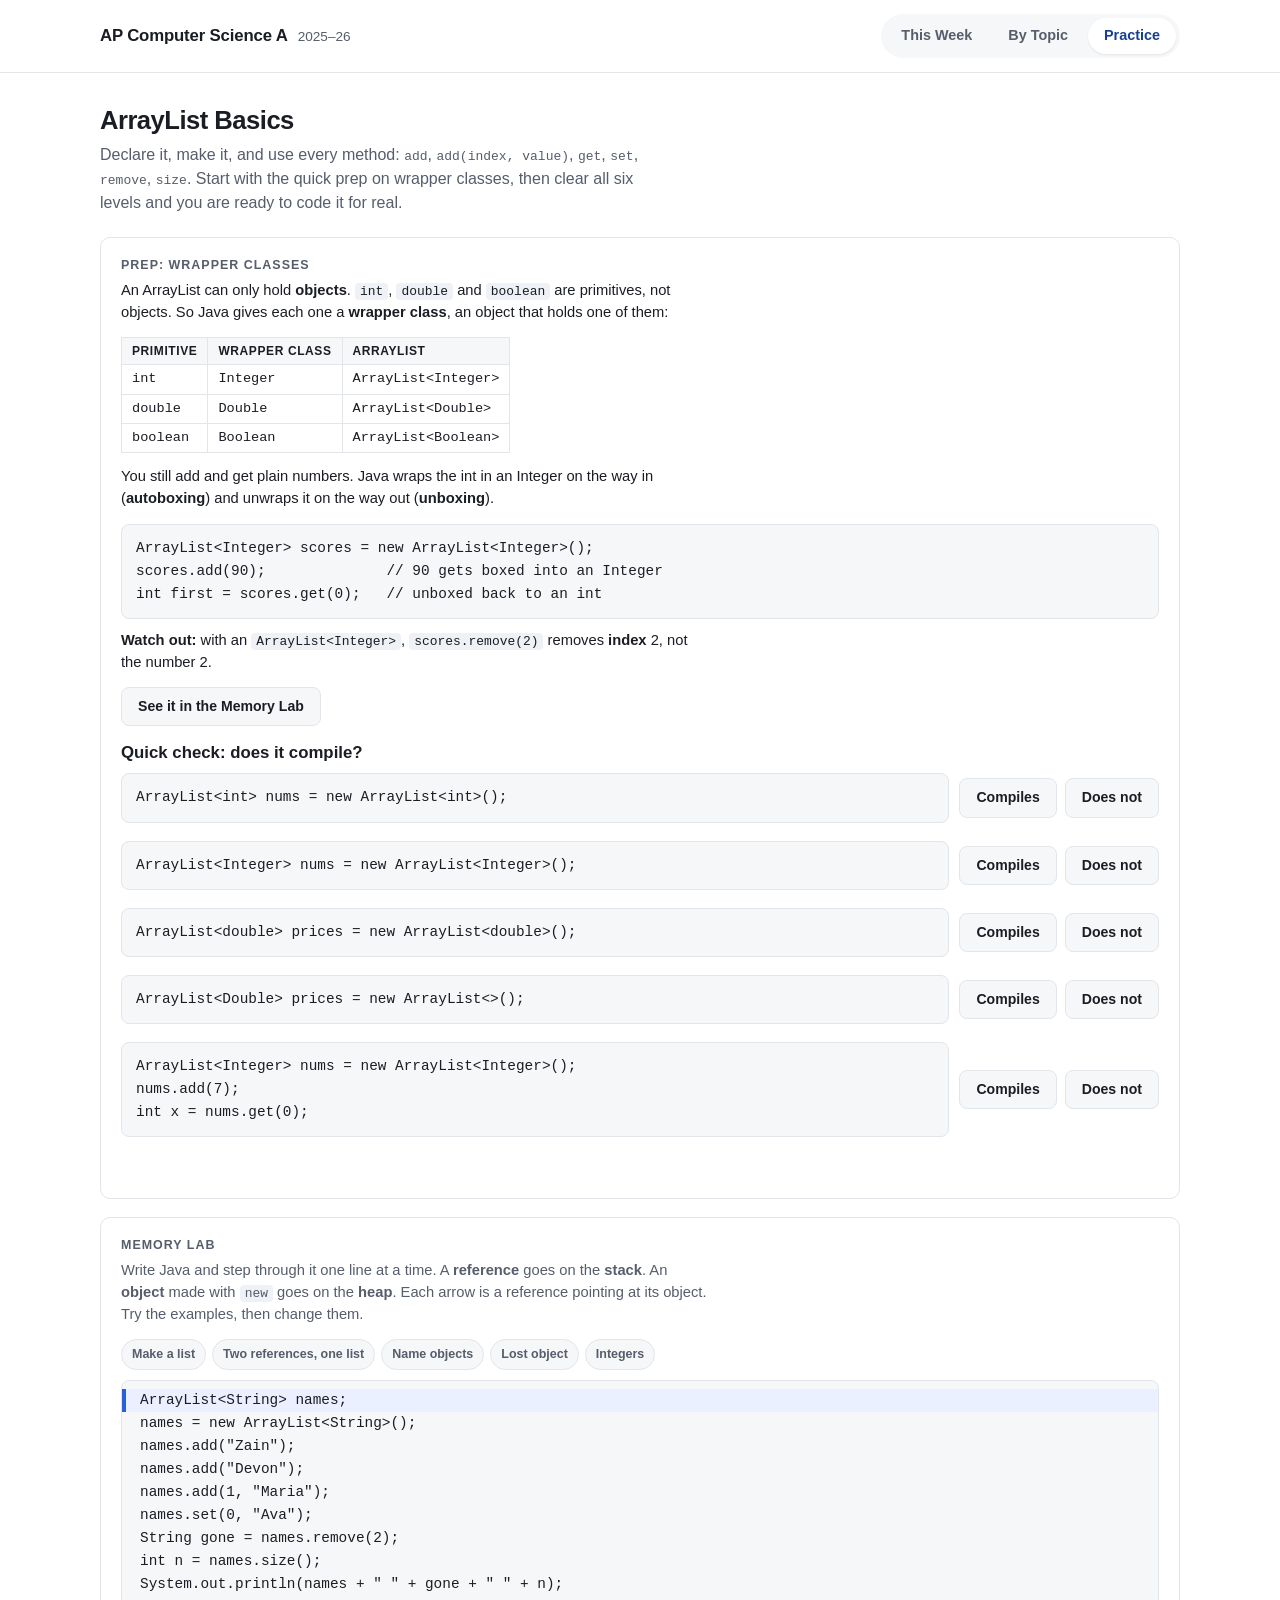
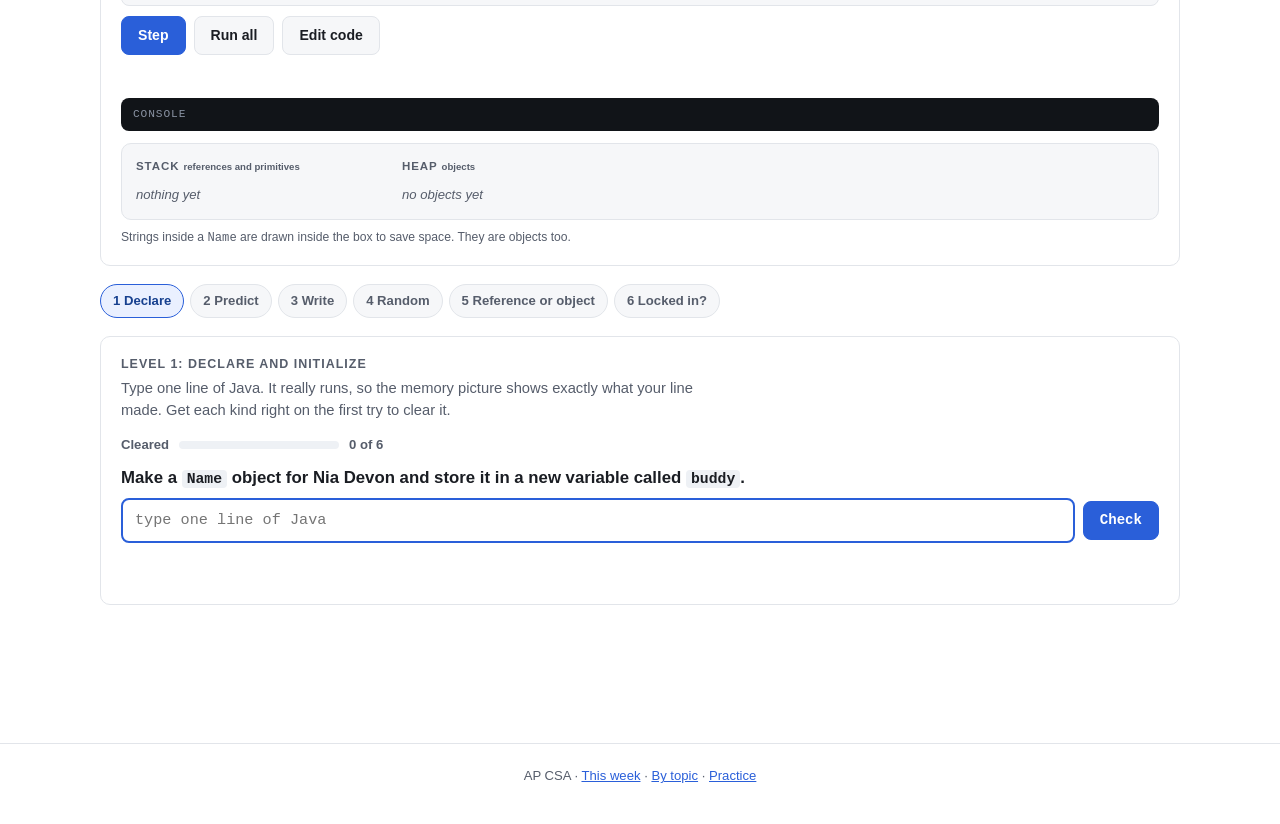
==== commit f56a8f96: "ArrayList Basics: wrapper class prep" ====
--- a/arraylist-basics.html
+++ b/arraylist-basics.html
@@ -162,7 +162,27 @@
 
 <main id="main">
   <h1 class="page-title">ArrayList Basics</h1>
-  <p class="page-lede">Declare it, make it, and use every method: <code>add</code>, <code>add(index, value)</code>, <code>get</code>, <code>set</code>, <code>remove</code>, <code>size</code>. Clear all six levels and you are ready to code it for real.</p>
+  <p class="page-lede">Declare it, make it, and use every method: <code>add</code>, <code>add(index, value)</code>, <code>get</code>, <code>set</code>, <code>remove</code>, <code>size</code>. Start with the quick prep on wrapper classes, then clear all six levels and you are ready to code it for real.</p>
+
+  <section class="card" id="prep">
+    <h2>Prep: wrapper classes</h2>
+    <p class="sub" style="color:var(--ink)">An ArrayList can only hold <b>objects</b>. <code>int</code>, <code>double</code> and <code>boolean</code> are primitives, not objects. So Java gives each one a <b>wrapper class</b>, an object that holds one of them:</p>
+    <table class="trace" style="margin:0 0 12px">
+      <tr><th>Primitive</th><th>Wrapper class</th><th>ArrayList</th></tr>
+      <tr><td>int</td><td>Integer</td><td>ArrayList&lt;Integer&gt;</td></tr>
+      <tr><td>double</td><td>Double</td><td>ArrayList&lt;Double&gt;</td></tr>
+      <tr><td>boolean</td><td>Boolean</td><td>ArrayList&lt;Boolean&gt;</td></tr>
+    </table>
+    <p class="sub" style="color:var(--ink)">You still add and get plain numbers. Java wraps the int in an Integer on the way in (<b>autoboxing</b>) and unwraps it on the way out (<b>unboxing</b>).</p>
+    <pre class="code">ArrayList&lt;Integer&gt; scores = new ArrayList&lt;Integer&gt;();
+scores.add(90);              // 90 gets boxed into an Integer
+int first = scores.get(0);   // unboxed back to an int</pre>
+    <p class="sub" style="color:var(--ink)"><b>Watch out:</b> with an <code>ArrayList&lt;Integer&gt;</code>, <code>scores.remove(2)</code> removes <b>index</b> 2, not the number 2.</p>
+    <div class="btns" style="margin-bottom:14px"><button class="alt" id="prepLab">See it in the Memory Lab</button></div>
+    <p class="prompt">Quick check: does it compile?</p>
+    <div id="prepQs"></div>
+    <div class="verdict" id="prepV"></div>
+  </section>
 
   <section class="card" id="lab">
     <h2>Memory Lab</h2>
@@ -1519,6 +1539,38 @@
   card.innerHTML = "<h2>" + L.title + '</h2><p class="sub">Everything together. Trace the whole thing on paper first. Get three in a row and you are ready to code it for real.</p><div id="l6prog"></div><div id="l6body"></div>';
   ask();
 }
+
+/* =====================================================================
+   Prep: wrapper classes
+   ===================================================================== */
+const PREP_QS = [
+  "ArrayList<int> nums = new ArrayList<int>();",
+  "ArrayList<Integer> nums = new ArrayList<Integer>();",
+  "ArrayList<double> prices = new ArrayList<double>();",
+  "ArrayList<Double> prices = new ArrayList<>();",
+  "ArrayList<Integer> nums = new ArrayList<Integer>();\nnums.add(7);\nint x = nums.get(0);",
+];
+function prepCompiles(src) { try { new Machine().run(src); return { ok: true }; } catch (e) { if (e instanceof JErr) return { ok: false, err: e }; throw e; } }
+function prepInit() {
+  $("prepQs").innerHTML = PREP_QS.map((s, i) =>
+    '<div class="prepq" style="display:flex;gap:10px;align-items:center;flex-wrap:wrap;margin:8px 0">' +
+    '<pre class="code" style="margin:0;flex:1 1 320px">' + esc(s) + "</pre>" +
+    '<span class="btns" style="margin:0"><button class="alt" data-i="' + i + '" data-a="1">Compiles</button><button class="alt" data-i="' + i + '" data-a="0">Does not</button></span>' +
+    '<div class="expl" id="prepx' + i + '" style="flex-basis:100%;margin:0"></div></div>').join("");
+  $("prepQs").addEventListener("click", (e) => {
+    const b = e.target.closest("button"); if (!b) return;
+    const i = +b.dataset.i, said = b.dataset.a === "1", r = prepCompiles(PREP_QS[i]);
+    const ok = said === r.ok;
+    b.parentElement.querySelectorAll("button").forEach((x) => (x.disabled = true));
+    b.style.borderColor = ok ? "#2e8b4f" : "#c0392b";
+    const x = $("prepx" + i);
+    x.innerHTML = '<b style="color:' + (ok ? "#2e8b4f" : "#c0392b") + '">' + (ok ? "CORRECT" : "NOT QUITE") + "</b> - " +
+      (r.ok ? "it compiles." + (/add\(7\)/.test(PREP_QS[i]) ? " 7 is boxed into an Integer going in and unboxed coming out." : /<>\(\)/.test(PREP_QS[i]) ? " The empty <> on the right picks up Double from the left." : "")
+            : "Java says: " + esc(r.err.message) + ".");
+  });
+  $("prepLab").onclick = () => { labEdit(); $("labCode").value = PRESETS[4][1]; $("labAll").click(); $("lab").scrollIntoView({ behavior: "smooth" }); };
+}
+prepInit();
 
 /* =====================================================================
    boot
@@ -1606,6 +1658,7 @@
   t("L4 cast trap caught", () => !l4Judge("songs.get((int)Math.random() * songs.size())").ok || "bad");
   // L6 generator
   t("L6 generator", () => { for (let k = 0; k < 200; k++) { const Q = l6Make(); if (!Q.out.length) return "no output"; } return true; });
+  t("prep answers", () => { const want = [false, true, false, true, true]; for (let i = 0; i < PREP_QS.length; i++) if (prepCompiles(PREP_QS[i]).ok !== want[i]) return "q" + i; return true; });
   // render
   t("render memory", () => { const d = document.createElement("div"); document.body.appendChild(d); PRESETS.forEach((p) => renderMemory(d, memOf(p[1]))); d.remove(); return true; });
   const fails = R.filter((x) => x.startsWith("FAIL"));
